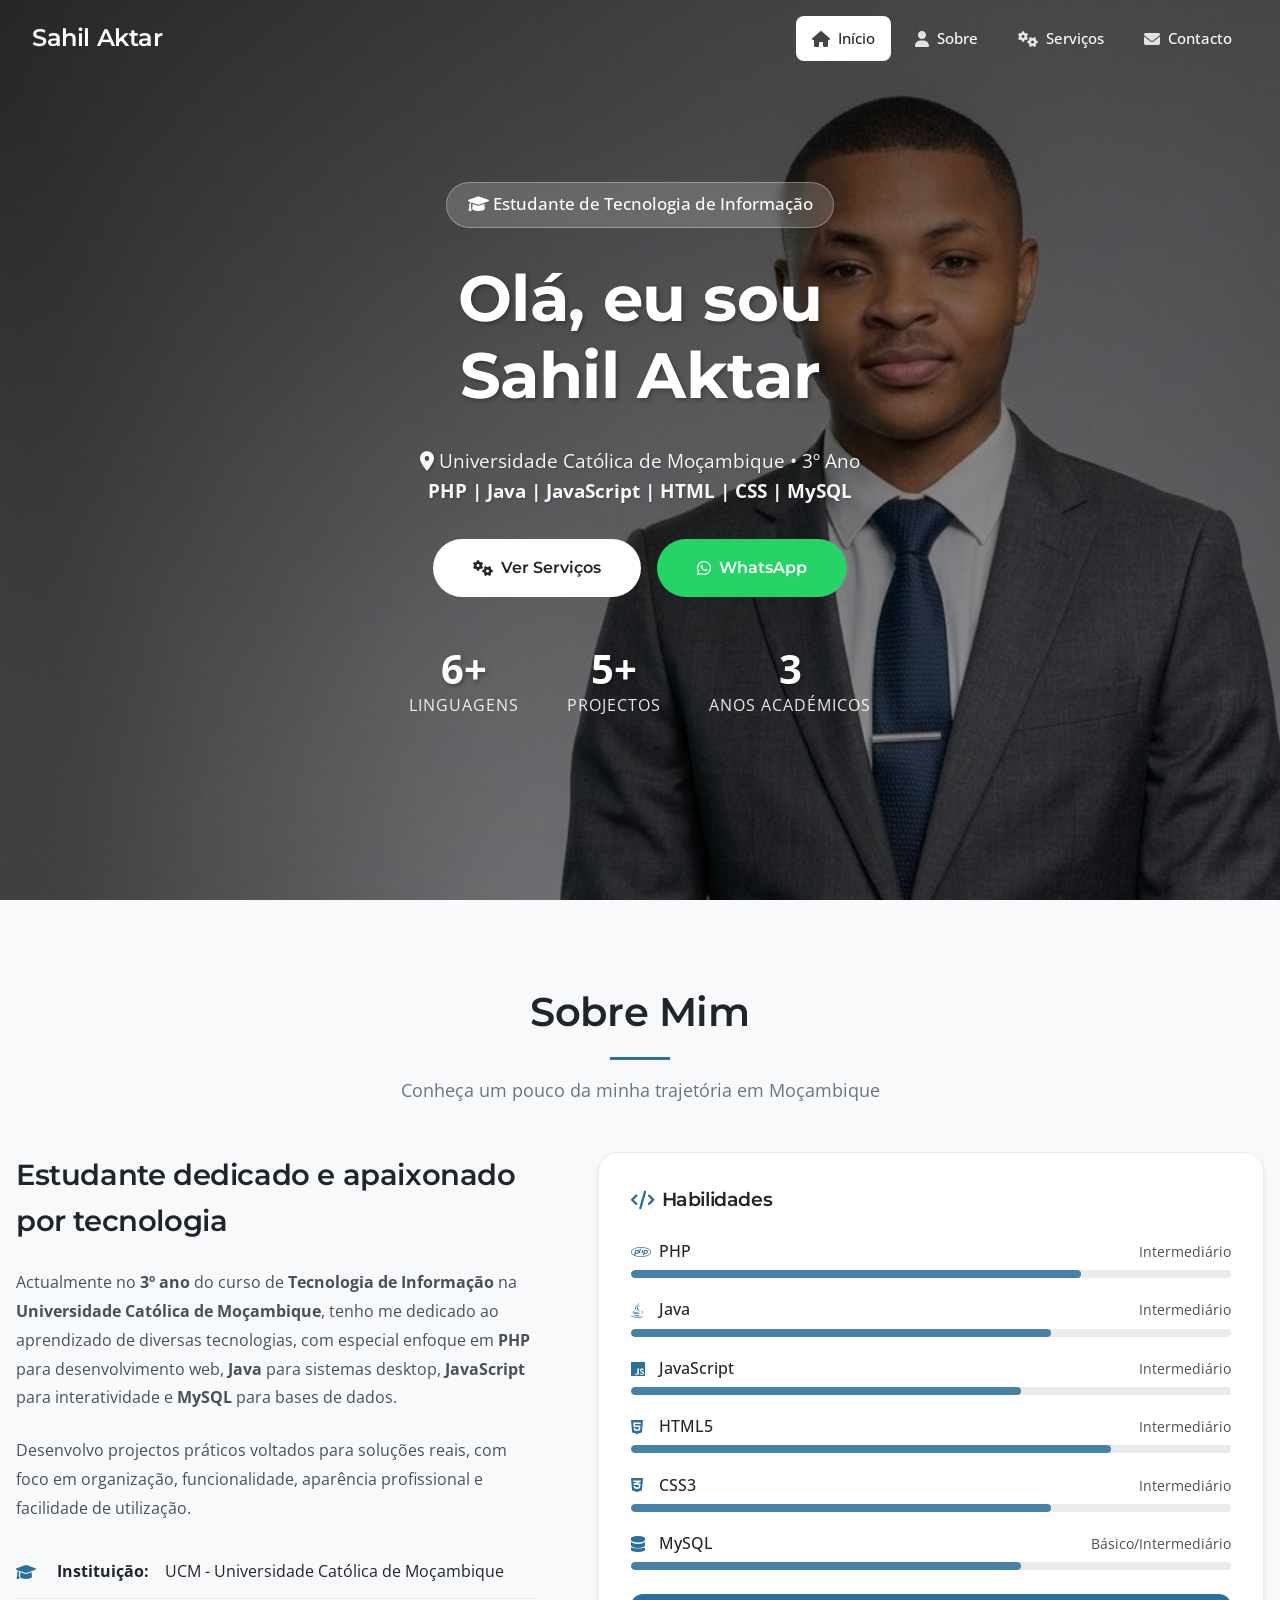
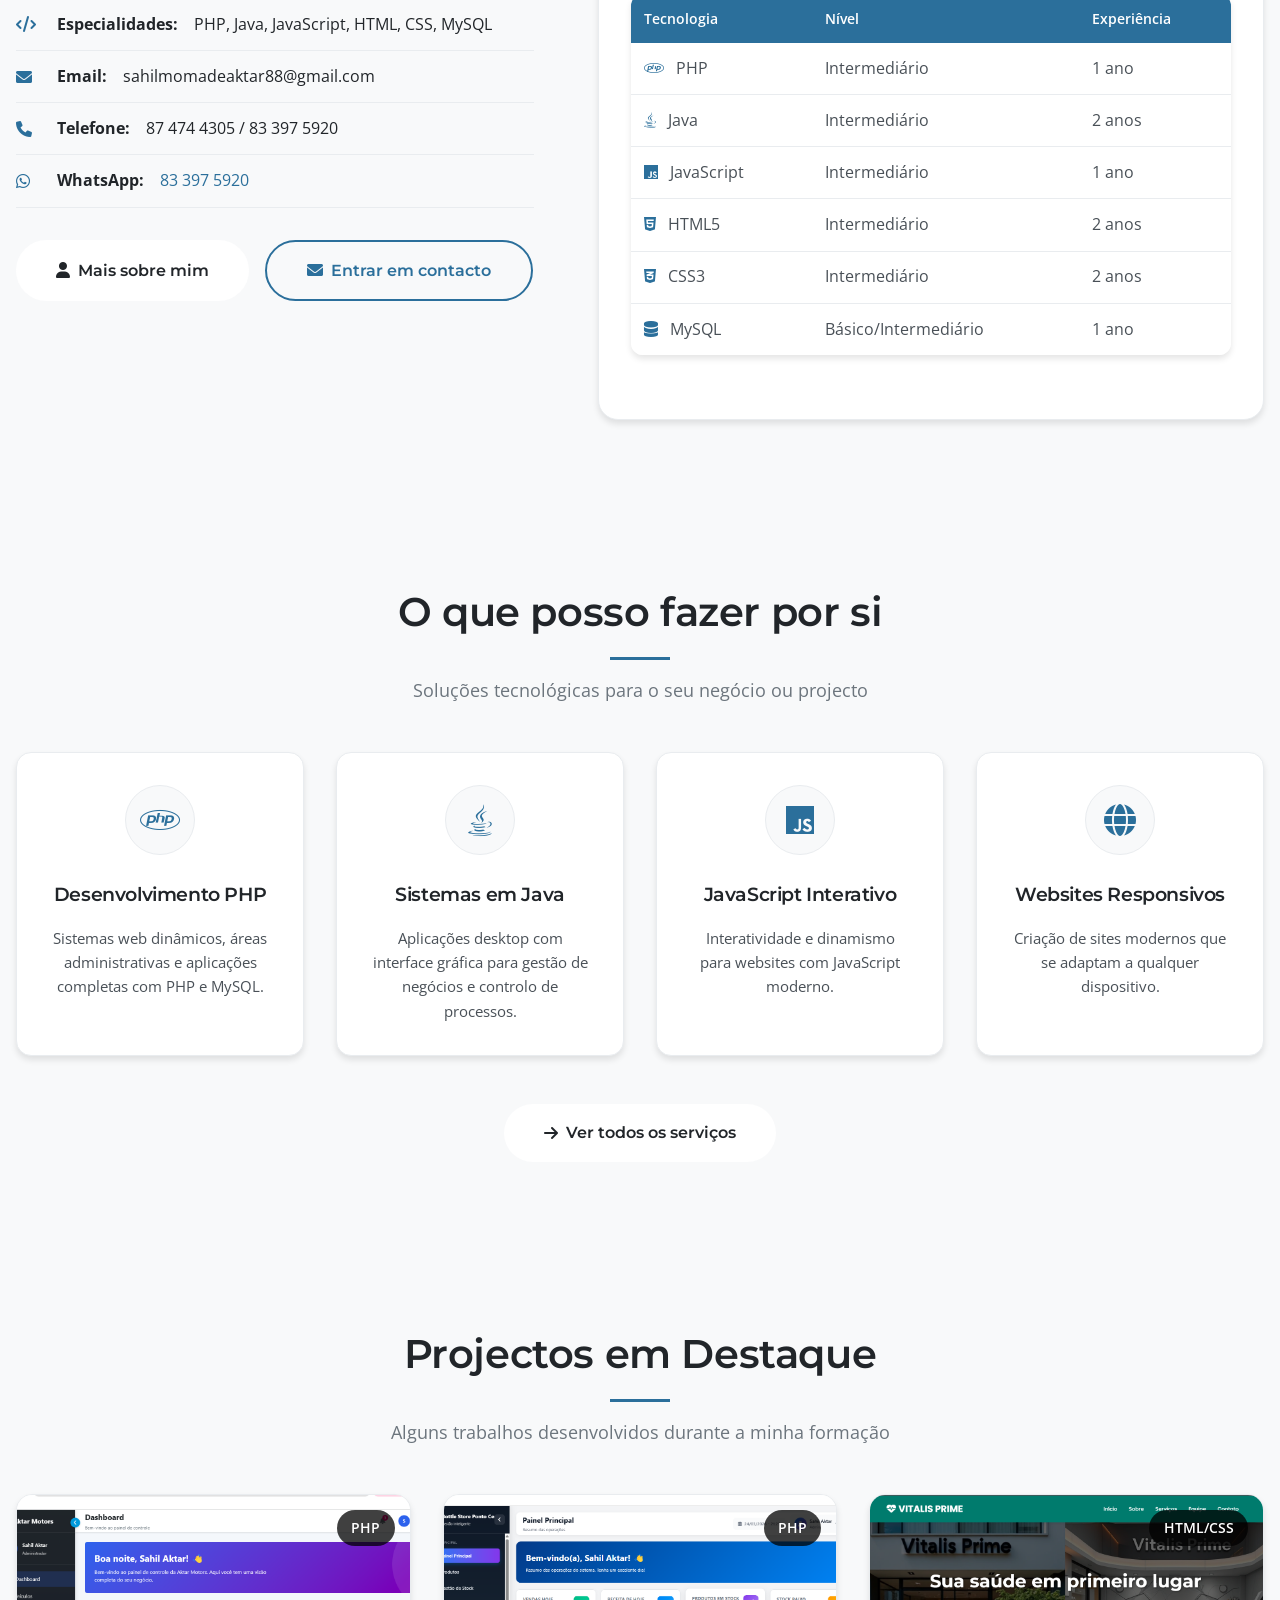
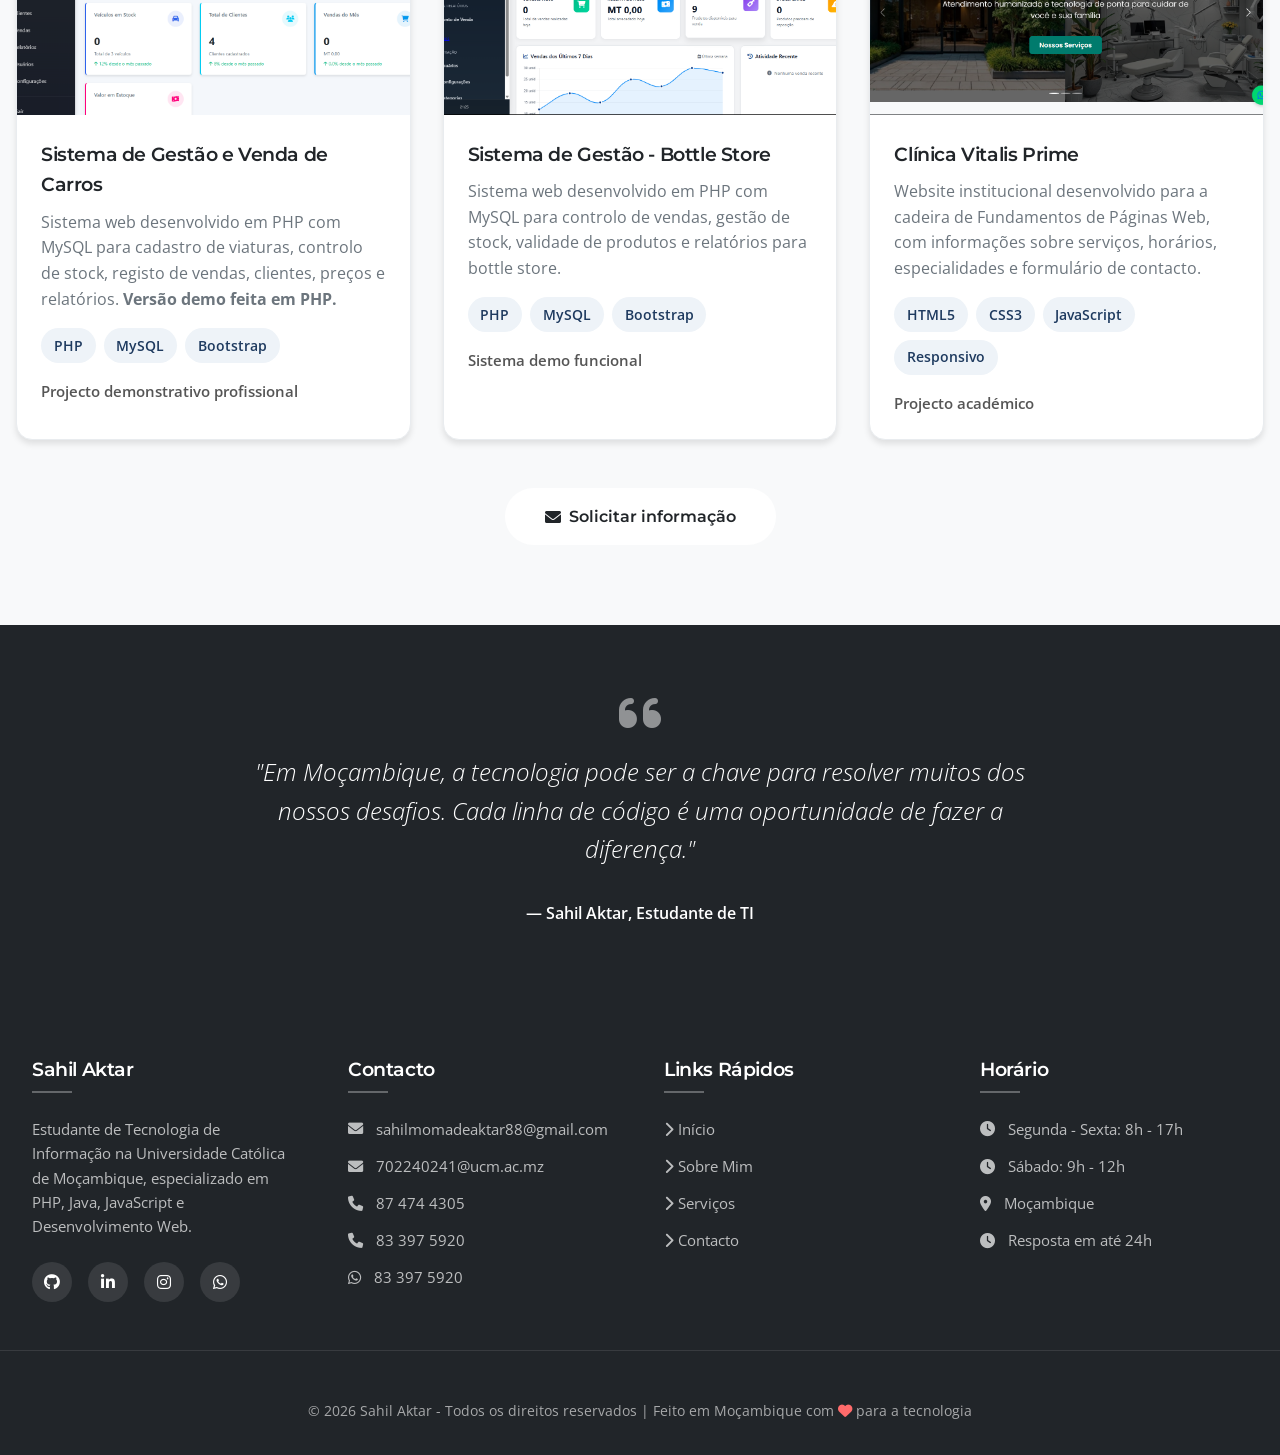
==== index.html @ 4f437be0 "Add files via upload" ====
<!DOCTYPE html>
<html lang="pt-MZ">
<head>
    <meta charset="UTF-8">
    <meta name="viewport" content="width=device-width, initial-scale=1.0">
    <title>Sahil Aktar | Estudante de Tecnologia em Moçambique</title>
    
    <meta name="description" content="Site profissional de Sahil Aktar, estudante de Tecnologia de Informação na Universidade Católica de Moçambique. Desenvolvimento com PHP, Java, JavaScript, HTML, CSS e MySQL.">
    <meta name="keywords" content="Sahil Aktar, Programador Moçambique, PHP, Java, JavaScript, Desenvolvimento Web, UCM, Tecnologia">
    <meta name="author" content="Sahil Aktar">
    
    <link rel="stylesheet" href="css/style.css">
    <link rel="stylesheet" href="css/index.css">
    
    <link rel="stylesheet" href="https://cdnjs.cloudflare.com/ajax/libs/font-awesome/6.0.0/css/all.min.css">
    
    <link href="https://fonts.googleapis.com/css2?family=Montserrat:wght@300;400;500;600;700&family=Open+Sans:wght@300;400;600&display=swap" rel="stylesheet">
    
    <style>
        .card-img-container {
            position: relative;
            width: 100%;
            height: 220px;
            overflow: hidden;
            background-color: var(--cinza-claro);
        }
        
        .card-img-container img {
            width: 100%;
            height: 100%;
            object-fit: cover;
            object-position: center;
            display: block;
        }
        
        .grid-3 {
            display: grid;
            grid-template-columns: repeat(auto-fit, minmax(300px, 1fr));
            gap: 2rem;
        }
        
        .card-badge {
            position: absolute;
            top: 15px;
            right: 15px;
            background: rgba(0, 0, 0, 0.75);
            color: #fff;
            padding: 0.45rem 0.9rem;
            border-radius: 30px;
            font-size: 0.85rem;
            font-weight: 600;
        }
        
        .card-tags {
            display: flex;
            flex-wrap: wrap;
            gap: 0.5rem;
            margin-top: 1rem;
        }
        
        .tag {
            background: #eef3f8;
            color: #1e3a5f;
            padding: 0.4rem 0.8rem;
            border-radius: 20px;
            font-size: 0.85rem;
            font-weight: 600;
        }
        
        .card-info-extra {
            margin-top: 1rem;
            font-size: 0.95rem;
            color: #555;
            font-weight: 600;
        }
        
        @media (max-width: 768px) {
            .card-img-container {
                height: 200px;
            }
            
            .grid-3 {
                grid-template-columns: 1fr;
            }
        }
        
        @media (max-width: 480px) {
            .card-img-container {
                height: 180px;
            }
        }
    </style>
</head>
<body>

<header id="header">
    <nav class="menu-principal">
        <div class="logo">
            <h2>Sahil Aktar</h2>
        </div>
        
        <div class="menu-toggle" id="menuToggle">
            <i class="fas fa-bars"></i>
        </div>
        
        <ul class="menu" id="menu">
            <li><a href="index.html" class="ativo"><i class="fas fa-home"></i> <span>Início</span></a></li>
            <li><a href="sobre.html"><i class="fas fa-user"></i> <span>Sobre</span></a></li>
            <li><a href="servicos.html"><i class="fas fa-cogs"></i> <span>Serviços</span></a></li>
            <li><a href="contato.html"><i class="fas fa-envelope"></i> <span>Contacto</span></a></li>
        </ul>
    </nav>
</header>

<section class="hero-full">
    <div class="hero-background">
        <img src="imagens/background-tech.png" alt="Background Tecnologia">
    </div>
    <div class="hero-overlay"></div>
    
    <div class="hero-content">
        <span class="badge">
            <i class="fas fa-graduation-cap"></i> Estudante de Tecnologia de Informação
        </span>
        
        <h1>
            Olá, eu sou<br>
            <strong>Sahil Aktar</strong>
        </h1>
        
        <p>
            <i class="fas fa-map-marker-alt"></i> Universidade Católica de Moçambique • 3º Ano<br>
            <strong>PHP | Java | JavaScript | HTML | CSS | MySQL</strong>
        </p>
        
        <div class="btn-container">
            <a href="servicos.html" class="btn btn-primary">
                <i class="fas fa-cogs"></i> Ver Serviços
            </a>
            <a href="https://wa.me/258833975920?text=Olá%20Sahil%2C%20vim%20do%20seu%20site%20e%20gostaria%20de%20conversar" class="btn btn-whatsapp" target="_blank">
                <i class="fab fa-whatsapp"></i> WhatsApp
            </a>
        </div>
        
        <div class="hero-stats">
            <div class="stat-item">
                <div class="stat-number">6+</div>
                <div class="stat-label">Linguagens</div>
            </div>
            <div class="stat-item">
                <div class="stat-number">5+</div>
                <div class="stat-label">Projectos</div>
            </div>
            <div class="stat-item">
                <div class="stat-number">3</div>
                <div class="stat-label">Anos Académicos</div>
            </div>
        </div>
    </div>
</section>

<section class="container">
    <div class="section-title">
        <h2>Sobre Mim</h2>
        <p>Conheça um pouco da minha trajetória em Moçambique</p>
    </div>
    
    <div class="sobre-grid">
        <div class="sobre-content">
            <h3>Estudante dedicado e apaixonado por tecnologia</h3>
            <p>
                Actualmente no <strong>3º ano</strong> do curso de <strong>Tecnologia de Informação</strong> na 
                <strong>Universidade Católica de Moçambique</strong>, tenho me dedicado ao aprendizado de 
                diversas tecnologias, com especial enfoque em <strong>PHP</strong> para desenvolvimento web, 
                <strong>Java</strong> para sistemas desktop, <strong>JavaScript</strong> para interatividade 
                e <strong>MySQL</strong> para bases de dados.
            </p>
            
            <p>
                Desenvolvo projectos práticos voltados para soluções reais, com foco em organização,
                funcionalidade, aparência profissional e facilidade de utilização.
            </p>
            
            <ul class="info-list">
                <li><i class="fas fa-graduation-cap"></i> <strong>Instituição:</strong> UCM - Universidade Católica de Moçambique</li>
                <li><i class="fas fa-code"></i> <strong>Especialidades:</strong> PHP, Java, JavaScript, HTML, CSS, MySQL</li>
                <li><i class="fas fa-envelope"></i> <strong>Email:</strong> sahilmomadeaktar88@gmail.com</li>
                <li><i class="fas fa-phone"></i> <strong>Telefone:</strong> 87 474 4305 / 83 397 5920</li>
                <li><i class="fab fa-whatsapp"></i> <strong>WhatsApp:</strong> <a href="https://wa.me/258833975920" style="color: var(--azul-profissional);">83 397 5920</a></li>
            </ul>
            
            <div class="btn-group">
                <a href="sobre.html" class="btn btn-primary">
                    <i class="fas fa-user"></i> Mais sobre mim
                </a>
                <a href="contato.html" class="btn btn-outline">
                    <i class="fas fa-envelope"></i> Entrar em contacto
                </a>
            </div>
        </div>
        
        <div class="skills-card">
            <h3><i class="fas fa-code"></i> Habilidades</h3>
            
            <div class="skills-detalhadas">
                <div class="skill-item-detalhe">
                    <div class="skill-info">
                        <span class="skill-nome"><i class="fab fa-php"></i> PHP</span>
                        <span class="skill-nivel">Intermediário</span>
                    </div>
                    <div class="skill-bar">
                        <div class="skill-progresso" style="width: 75%;"></div>
                    </div>
                </div>
                
                <div class="skill-item-detalhe">
                    <div class="skill-info">
                        <span class="skill-nome"><i class="fab fa-java"></i> Java</span>
                        <span class="skill-nivel">Intermediário</span>
                    </div>
                    <div class="skill-bar">
                        <div class="skill-progresso" style="width: 70%;"></div>
                    </div>
                </div>
                
                <div class="skill-item-detalhe">
                    <div class="skill-info">
                        <span class="skill-nome"><i class="fab fa-js"></i> JavaScript</span>
                        <span class="skill-nivel">Intermediário</span>
                    </div>
                    <div class="skill-bar">
                        <div class="skill-progresso" style="width: 65%;"></div>
                    </div>
                </div>
                
                <div class="skill-item-detalhe">
                    <div class="skill-info">
                        <span class="skill-nome"><i class="fab fa-html5"></i> HTML5</span>
                        <span class="skill-nivel">Intermediário</span>
                    </div>
                    <div class="skill-bar">
                        <div class="skill-progresso" style="width: 80%;"></div>
                    </div>
                </div>
                
                <div class="skill-item-detalhe">
                    <div class="skill-info">
                        <span class="skill-nome"><i class="fab fa-css3-alt"></i> CSS3</span>
                        <span class="skill-nivel">Intermediário</span>
                    </div>
                    <div class="skill-bar">
                        <div class="skill-progresso" style="width: 70%;"></div>
                    </div>
                </div>
                
                <div class="skill-item-detalhe">
                    <div class="skill-info">
                        <span class="skill-nome"><i class="fas fa-database"></i> MySQL</span>
                        <span class="skill-nivel">Básico/Intermediário</span>
                    </div>
                    <div class="skill-bar">
                        <div class="skill-progresso" style="width: 65%;"></div>
                    </div>
                </div>
            </div>
            
            <div class="table-container" style="margin-top: 1.5rem;">
                <table class="tabela-resumo">
                    <thead>
                        <tr>
                            <th>Tecnologia</th>
                            <th>Nível</th>
                            <th>Experiência</th>
                        </tr>
                    </thead>
                    <tbody>
                        <tr>
                            <td><i class="fab fa-php"></i> PHP</td>
                            <td>Intermediário</td>
                            <td>1 ano</td>
                        </tr>
                        <tr>
                            <td><i class="fab fa-java"></i> Java</td>
                            <td>Intermediário</td>
                            <td>2 anos</td>
                        </tr>
                        <tr>
                            <td><i class="fab fa-js"></i> JavaScript</td>
                            <td>Intermediário</td>
                            <td>1 ano</td>
                        </tr>
                        <tr>
                            <td><i class="fab fa-html5"></i> HTML5</td>
                            <td>Intermediário</td>
                            <td>2 anos</td>
                        </tr>
                        <tr>
                            <td><i class="fab fa-css3-alt"></i> CSS3</td>
                            <td>Intermediário</td>
                            <td>2 anos</td>
                        </tr>
                        <tr>
                            <td><i class="fas fa-database"></i> MySQL</td>
                            <td>Básico/Intermediário</td>
                            <td>1 ano</td>
                        </tr>
                    </tbody>
                </table>
            </div>
        </div>
    </div>
</section>

<section style="background: var(--branco-fundo);">
    <div class="container">
        <div class="section-title">
            <h2>O que posso fazer por si</h2>
            <p>Soluções tecnológicas para o seu negócio ou projecto</p>
        </div>
        
        <div class="servicos-grid-home">
            <div class="servico-card-home">
                <div class="servico-icon">
                    <i class="fab fa-php"></i>
                </div>
                <h3>Desenvolvimento PHP</h3>
                <p>Sistemas web dinâmicos, áreas administrativas e aplicações completas com PHP e MySQL.</p>
            </div>
            
            <div class="servico-card-home">
                <div class="servico-icon">
                    <i class="fab fa-java"></i>
                </div>
                <h3>Sistemas em Java</h3>
                <p>Aplicações desktop com interface gráfica para gestão de negócios e controlo de processos.</p>
            </div>
            
            <div class="servico-card-home">
                <div class="servico-icon">
                    <i class="fab fa-js"></i>
                </div>
                <h3>JavaScript Interativo</h3>
                <p>Interatividade e dinamismo para websites com JavaScript moderno.</p>
            </div>
            
            <div class="servico-card-home">
                <div class="servico-icon">
                    <i class="fas fa-globe"></i>
                </div>
                <h3>Websites Responsivos</h3>
                <p>Criação de sites modernos que se adaptam a qualquer dispositivo.</p>
            </div>
        </div>
        
        <div style="text-align: center; margin-top: 2rem;">
            <a href="servicos.html" class="btn btn-primary">
                <i class="fas fa-arrow-right"></i> Ver todos os serviços
            </a>
        </div>
    </div>
</section>

<section>
    <div class="container">
        <div class="section-title">
            <h2>Projectos em Destaque</h2>
            <p>Alguns trabalhos desenvolvidos durante a minha formação</p>
        </div>
        
        <div class="grid-3">
            <div class="card">
                <div class="card-img-container">
                    <img src="imagens/projeto-carros.png" alt="Sistema de Gestão e Venda de Carros em PHP">
                    <span class="card-badge">PHP</span>
                </div>
                <div class="card-content">
                    <h3>Sistema de Gestão e Venda de Carros</h3>
                    <p>
                        Sistema web desenvolvido em PHP com MySQL para cadastro de viaturas, controlo de stock,
                        registo de vendas, clientes, preços e relatórios. <strong>Versão demo feita em PHP.</strong>
                    </p>
                    <div class="card-tags">
                        <span class="tag">PHP</span>
                        <span class="tag">MySQL</span>
                        <span class="tag">Bootstrap</span>
                    </div>
                    <div class="card-info-extra">
                        Projecto demonstrativo profissional
                    </div>
                </div>
            </div>
            
            <div class="card">
                <div class="card-img-container">
                    <img src="imagens/projeto-bottlestore.jpg" alt="Sistema de Gestão para Bottle Store em PHP">
                    <span class="card-badge">PHP</span>
                </div>
                <div class="card-content">
                    <h3>Sistema de Gestão - Bottle Store</h3>
                    <p>
                        Sistema web desenvolvido em PHP com MySQL para controlo de vendas, gestão de stock,
                        validade de produtos e relatórios para bottle store.
                    </p>
                    <div class="card-tags">
                        <span class="tag">PHP</span>
                        <span class="tag">MySQL</span>
                        <span class="tag">Bootstrap</span>
                    </div>
                    <div class="card-info-extra">
                        Sistema demo funcional
                    </div>
                </div>
            </div>
            
            <div class="card">
                <div class="card-img-container">
                    <img src="imagens/projeto-clinica.png" alt="Website Clínica Vitalis Prime">
                    <span class="card-badge">HTML/CSS</span>
                </div>
                <div class="card-content">
                    <h3>Clínica Vitalis Prime</h3>
                    <p>
                        Website institucional desenvolvido para a cadeira de Fundamentos de Páginas Web,
                        com informações sobre serviços, horários, especialidades e formulário de contacto.
                    </p>
                    <div class="card-tags">
                        <span class="tag">HTML5</span>
                        <span class="tag">CSS3</span>
                        <span class="tag">JavaScript</span>
                        <span class="tag">Responsivo</span>
                    </div>
                    <div class="card-info-extra">
                        Projecto académico
                    </div>
                </div>
            </div>
        </div>
        
        <div style="text-align: center; margin-top: 3rem;">
            <a href="contato.html" class="btn btn-primary">
                <i class="fas fa-envelope"></i> Solicitar informação
            </a>
        </div>
    </div>
</section>

<section style="background: var(--preto-suave); color: var(--branco); text-align: center; padding: 4rem 1rem;">
    <div class="container" style="max-width: 800px;">
        <i class="fas fa-quote-left" style="font-size: 3rem; opacity: 0.5; margin-bottom: 1rem;"></i>
        <p style="font-size: 1.5rem; font-weight: 300; line-height: 1.6; font-style: italic;">
            "Em Moçambique, a tecnologia pode ser a chave para resolver muitos dos nossos desafios. 
            Cada linha de código é uma oportunidade de fazer a diferença."
        </p>
        <p style="margin-top: 2rem; font-weight: 600;">— Sahil Aktar, Estudante de TI</p>
    </div>
</section>

<footer>
    <div class="footer-grid">
        <div class="footer-col">
            <h4>Sahil Aktar</h4>
            <p>Estudante de Tecnologia de Informação na Universidade Católica de Moçambique, especializado em PHP, Java, JavaScript e Desenvolvimento Web.</p>
            <div class="social-footer">
                <a href="#" target="_blank" title="GitHub"><i class="fab fa-github"></i></a>
                <a href="#" target="_blank" title="LinkedIn"><i class="fab fa-linkedin-in"></i></a>
                <a href="#" target="_blank" title="Instagram"><i class="fab fa-instagram"></i></a>
                <a href="https://wa.me/258833975920" target="_blank" title="WhatsApp"><i class="fab fa-whatsapp"></i></a>
            </div>
        </div>
        
        <div class="footer-col">
            <h4>Contacto</h4>
            <p><i class="fas fa-envelope"></i> sahilmomadeaktar88@gmail.com</p>
            <p><i class="fas fa-envelope"></i> 702240241@ucm.ac.mz</p>
            <p><i class="fas fa-phone"></i> 87 474 4305</p>
            <p><i class="fas fa-phone"></i> 83 397 5920</p>
            <p><i class="fab fa-whatsapp"></i> <a href="https://wa.me/258833975920" style="color: rgba(255,255,255,0.7);">83 397 5920</a></p>
        </div>
        
        <div class="footer-col">
            <h4>Links Rápidos</h4>
            <p><a href="index.html"><i class="fas fa-chevron-right"></i> Início</a></p>
            <p><a href="sobre.html"><i class="fas fa-chevron-right"></i> Sobre Mim</a></p>
            <p><a href="servicos.html"><i class="fas fa-chevron-right"></i> Serviços</a></p>
            <p><a href="contato.html"><i class="fas fa-chevron-right"></i> Contacto</a></p>
        </div>
        
        <div class="footer-col">
            <h4>Horário</h4>
            <p><i class="fas fa-clock"></i> Segunda - Sexta: 8h - 17h</p>
            <p><i class="fas fa-clock"></i> Sábado: 9h - 12h</p>
            <p><i class="fas fa-map-marker-alt"></i> Moçambique</p>
            <p><i class="fas fa-clock"></i> Resposta em até 24h</p>
        </div>
    </div>
    
    <div class="copyright">
        <p>© 2026 Sahil Aktar - Todos os direitos reservados | Feito em Moçambique com <i class="fas fa-heart" style="color: #ff6b6b;"></i> para a tecnologia</p>
    </div>
</footer>

<script>
document.addEventListener('DOMContentLoaded', function() {
    const menuToggle = document.getElementById('menuToggle');
    const menu = document.getElementById('menu');
    
    if (menuToggle) {
        menuToggle.addEventListener('click', function() {
            menu.classList.toggle('active');
            this.classList.toggle('active');
        });
    }
    
    const header = document.getElementById('header');
    window.addEventListener('scroll', function() {
        if (window.scrollY > 50) {
            header.classList.add('scrolled');
        } else {
            header.classList.remove('scrolled');
        }
    });
});
</script>

<script src="js/main.js"></script>
</body>
</html>
---- css/style.css ----
@import url('https://fonts.googleapis.com/css2?family=Montserrat:wght@300;400;500;600;700&family=Open+Sans:wght@300;400;600&display=swap');
@import url('https://cdnjs.cloudflare.com/ajax/libs/font-awesome/6.0.0/css/all.min.css');

/* =========================
   RESET E VARIÁVEIS
========================= */
* {
    margin: 0;
    padding: 0;
    box-sizing: border-box;
}

:root {
    --branco: #ffffff;
    --branco-fundo: #f8f9fa;
    --cinza-claro: #e9ecef;
    --cinza-medio: #ced4da;
    --cinza-escuro: #6c757d;
    --cinza-texto: #495057;
    --preto-suave: #212529;
    --azul-profissional: #2b6f9b;
    --azul-escuro: #1f516f;
    --azul-suave: #edf5fa;
    --verde-whatsapp: #25D366;
    --verde-whatsapp-hover: #128C7E;
    --vermelho: #dc3545;
    --verde-sucesso: #155724;
    --fundo-sucesso: #d4edda;
    --borda-sucesso: #c3e6cb;
    --texto-erro: #721c24;
    --fundo-erro: #f8d7da;
    --borda-erro: #f5c6cb;
    --sombra: 0 4px 6px rgba(0, 0, 0, 0.1);
    --sombra-forte: 0 10px 18px rgba(0, 0, 0, 0.18);
    --transicao: all 0.3s ease;
    --raio: 18px;
}

/* =========================
   BASE
========================= */
html {
    scroll-behavior: smooth;
}

body {
    font-family: 'Open Sans', sans-serif;
    line-height: 1.6;
    color: var(--preto-suave);
    background-color: var(--branco-fundo);
}

img {
    max-width: 100%;
    display: block;
}

h1, h2, h3, h4 {
    font-family: 'Montserrat', sans-serif;
    font-weight: 600;
    letter-spacing: -0.4px;
}

a {
    text-decoration: none;
}

section {
    padding: 5rem 1rem;
}

.container {
    max-width: 1300px;
    margin: 0 auto;
}

/* =========================
   HEADER / MENU
========================= */
header {
    position: fixed;
    top: 0;
    left: 0;
    width: 100%;
    z-index: 1000;
    transition: var(--transicao);
    padding: 1rem 0;
}

header.scrolled {
    background: var(--branco);
    box-shadow: var(--sombra);
    padding: 0.5rem 0;
}

header.scrolled .menu a,
header.scrolled .logo h2,
header.scrolled .menu-toggle {
    color: var(--preto-suave);
}

.menu-principal {
    max-width: 1300px;
    margin: 0 auto;
    padding: 0 2rem;
    display: flex;
    justify-content: space-between;
    align-items: center;
}

.logo h2 {
    color: var(--branco);
    font-size: 1.5rem;
    font-weight: 600;
    transition: var(--transicao);
}

.menu {
    display: flex;
    list-style: none;
    gap: 0.5rem;
    flex-wrap: wrap;
    justify-content: center;
    align-items: center;
}

.menu a {
    color: var(--branco);
    padding: 0.65rem 1rem;
    border-radius: 8px;
    font-weight: 500;
    font-size: 0.95rem;
    transition: var(--transicao);
    display: flex;
    align-items: center;
    gap: 0.5rem;
}

.menu a i {
    font-size: 1rem;
    opacity: 0.85;
}

.menu a:hover {
    background: rgba(255, 255, 255, 0.15);
    transform: translateY(-2px);
}

.menu a.ativo {
    background: var(--branco);
    color: var(--preto-suave);
}

header.scrolled .menu a.ativo {
    background: var(--azul-profissional);
    color: var(--branco);
}

.menu-toggle {
    display: none;
    color: var(--branco);
    font-size: 1.4rem;
    cursor: pointer;
    transition: var(--transicao);
}

/* =========================
   HERO
========================= */
.hero-full {
    position: relative;
    min-height: 100vh;
    width: 100%;
    display: flex;
    align-items: center;
    justify-content: center;
    overflow: hidden;
}

.hero-background {
    position: absolute;
    inset: 0;
    z-index: 1;
}

.hero-background img {
    width: 100%;
    height: 100%;
    object-fit: cover;
    object-position: center;
}

.hero-overlay {
    position: absolute;
    inset: 0;
    background: linear-gradient(
        135deg,
        rgba(0, 0, 0, 0.7) 0%,
        rgba(0, 0, 0, 0.5) 50%,
        rgba(0, 0, 0, 0.35) 100%
    );
    z-index: 2;
}

.hero-content {
    position: relative;
    z-index: 3;
    text-align: center;
    color: var(--branco);
    padding: 2rem;
    max-width: 900px;
    margin: 0 auto;
    animation: fadeInUp 0.8s ease;
}

.hero-content h1 {
    font-size: clamp(2rem, 5vw, 4rem);
    font-weight: 700;
    margin-bottom: 1rem;
    line-height: 1.2;
    color: var(--branco);
    text-shadow: 2px 2px 4px rgba(0,0,0,0.3);
}

.hero-content p {
    font-size: clamp(1rem, 3vw, 1.2rem);
    margin: 2rem auto;
    opacity: 0.96;
    max-width: 720px;
    text-shadow: 1px 1px 2px rgba(0,0,0,0.25);
    color: var(--branco);
}

.badge {
    display: inline-block;
    background: rgba(255,255,255,0.18);
    backdrop-filter: blur(5px);
    padding: 0.55rem 1.3rem;
    border-radius: 999px;
    font-size: clamp(0.9rem, 2vw, 1.05rem);
    margin-bottom: 2rem;
    border: 1px solid rgba(255,255,255,0.3);
    font-weight: 500;
    color: var(--branco);
}

.hero-stats {
    margin-top: 3rem;
    display: flex;
    gap: 3rem;
    justify-content: center;
    flex-wrap: wrap;
}

.hero-stats .stat-item {
    text-align: center;
}

.hero-stats .stat-number {
    font-size: 2.5rem;
    font-weight: 700;
    color: var(--branco);
    line-height: 1.2;
    text-shadow: 2px 2px 4px rgba(0,0,0,0.3);
}

.hero-stats .stat-label {
    font-size: 1rem;
    opacity: 0.9;
    text-transform: uppercase;
    letter-spacing: 1px;
    color: var(--branco);
}

/* =========================
   BOTÕES
========================= */
.btn-container,
.btn-group {
    display: flex;
    gap: 1rem;
    flex-wrap: wrap;
}

.btn-container {
    justify-content: center;
    margin-top: 2rem;
}

.btn-group {
    margin-top: 2rem;
}

.btn {
    display: inline-flex;
    align-items: center;
    justify-content: center;
    gap: 0.5rem;
    padding: 1rem 2.5rem;
    border-radius: 50px;
    font-weight: 600;
    font-size: 1rem;
    transition: var(--transicao);
    cursor: pointer;
    border: none;
    font-family: 'Montserrat', sans-serif;
}

.btn-primary {
    background: var(--branco);
    color: var(--preto-suave);
}

.btn-primary:hover {
    transform: translateY(-3px);
    box-shadow: var(--sombra-forte);
    background: var(--cinza-claro);
}

.btn-outline {
    background: transparent;
    color: var(--azul-profissional);
    border: 2px solid var(--azul-profissional);
}

.btn-outline:hover {
    background: var(--azul-profissional);
    color: var(--branco);
    transform: translateY(-3px);
}

.btn-whatsapp {
    background: var(--verde-whatsapp);
    color: var(--branco);
}

.btn-whatsapp:hover {
    background: var(--verde-whatsapp-hover);
    transform: translateY(-3px);
    box-shadow: 0 10px 20px rgba(37, 211, 102, 0.3);
}

/* =========================
   SECÇÕES GERAIS
========================= */
.section-title,
.section-titulo {
    text-align: center;
    margin-bottom: 3rem;
}

.section-title h2,
.section-titulo h2,
.section-titulo h3 {
    font-size: clamp(1.8rem, 4vw, 2.5rem);
    color: var(--preto-suave);
    position: relative;
    display: inline-block;
    padding-bottom: 1rem;
}

.section-title h2::after,
.section-titulo h2::after,
.section-titulo h3::after {
    content: '';
    position: absolute;
    bottom: 0;
    left: 50%;
    transform: translateX(-50%);
    width: 60px;
    height: 3px;
    background: var(--azul-profissional);
}

.section-title p,
.section-titulo p {
    color: var(--cinza-escuro);
    margin-top: 1rem;
    font-size: 1.1rem;
    max-width: 700px;
    margin-left: auto;
    margin-right: auto;
}

/* =========================
   TABELAS
========================= */
.table-container,
.tabela-container {
    overflow-x: auto;
    margin: 2rem 0;
    border-radius: 12px;
    box-shadow: var(--sombra);
    background: var(--branco);
}

table {
    width: 100%;
    border-collapse: collapse;
    background: var(--branco);
    min-width: 600px;
}

th {
    background: var(--preto-suave);
    color: var(--branco);
    padding: 1rem;
    font-weight: 600;
    text-align: left;
}

td {
    padding: 1rem;
    border-bottom: 1px solid var(--cinza-claro);
    color: var(--cinza-texto);
}

tr:last-child td {
    border-bottom: none;
}

tr:hover td {
    background: var(--branco-fundo);
}

.tabela-resumo {
    width: 100%;
    border-collapse: collapse;
}

.tabela-resumo th {
    background: var(--azul-profissional);
    color: var(--branco);
    padding: 0.8rem;
    font-size: 0.9rem;
}

.tabela-resumo td {
    padding: 0.8rem;
    border-bottom: 1px solid var(--cinza-claro);
}

.tabela-resumo td i {
    margin-right: 0.5rem;
    color: var(--azul-profissional);
}

.tabela-resumo tr:last-child td {
    border-bottom: none;
}

/* =========================
   HOME / INDEX
========================= */
.sobre-grid {
    display: grid;
    grid-template-columns: 1fr 1fr;
    gap: 4rem;
    align-items: start;
}

.sobre-content h3 {
    font-size: 1.8rem;
    margin-bottom: 1.5rem;
    color: var(--preto-suave);
}

.sobre-content p {
    color: var(--cinza-texto);
    margin-bottom: 1.5rem;
    line-height: 1.8;
}

.info-list {
    list-style: none;
}

.info-list li {
    display: flex;
    align-items: center;
    gap: 1rem;
    padding: 0.8rem 0;
    border-bottom: 1px solid var(--cinza-claro);
}

.info-list li i {
    width: 25px;
    color: var(--azul-profissional);
}

.skills-card {
    background: var(--branco);
    padding: 2rem;
    border-radius: 20px;
    box-shadow: var(--sombra);
    border: 1px solid var(--cinza-claro);
}

.skills-card h3 {
    display: flex;
    align-items: center;
    gap: 0.5rem;
    margin-bottom: 1.5rem;
    color: var(--preto-suave);
}

.skills-card h3 i {
    color: var(--azul-profissional);
}

.skills-detalhadas {
    display: flex;
    flex-direction: column;
    gap: 1.2rem;
}

.skill-item-detalhe,
.skill-item {
    display: flex;
    flex-direction: column;
    gap: 0.35rem;
}

.skill-info {
    display: flex;
    justify-content: space-between;
    align-items: center;
    gap: 1rem;
}

.skill-nome {
    font-weight: 500;
    display: flex;
    align-items: center;
    gap: 0.5rem;
}

.skill-nome i {
    width: 20px;
    color: var(--azul-profissional);
}

.skill-nivel {
    font-size: 0.85rem;
    color: var(--cinza-texto);
}

.skill-bar {
    height: 8px;
    background: var(--cinza-claro);
    border-radius: 999px;
    overflow: hidden;
}

.skill-progresso {
    height: 100%;
    background: var(--azul-profissional);
    border-radius: 999px;
    transition: width 1s ease;
    opacity: 0.85;
}

.servicos-grid-home {
    display: grid;
    grid-template-columns: repeat(auto-fit, minmax(250px, 1fr));
    gap: 2rem;
    margin: 3rem 0;
}

.servico-card-home {
    background: var(--branco);
    padding: 2rem;
    border-radius: 15px;
    text-align: center;
    box-shadow: var(--sombra);
    border: 1px solid var(--cinza-claro);
    transition: var(--transicao);
}

.servico-card-home:hover {
    transform: translateY(-5px);
    box-shadow: var(--sombra-forte);
    border-color: var(--azul-profissional);
}

.servico-icon {
    width: 70px;
    height: 70px;
    background: var(--branco-fundo);
    border-radius: 50%;
    display: flex;
    align-items: center;
    justify-content: center;
}

.servico-card-home .servico-icon {
    margin: 0 auto 1.5rem;
    border: 1px solid var(--cinza-claro);
}

.servico-icon i {
    font-size: 2rem;
    color: var(--azul-profissional);
}

.servico-card-home h3 {
    font-size: 1.2rem;
    margin-bottom: 1rem;
    color: var(--preto-suave);
}

.servico-card-home p {
    color: var(--cinza-texto);
    font-size: 0.95rem;
    line-height: 1.6;
}

.grid-3 {
    display: grid;
    grid-template-columns: repeat(auto-fit, minmax(300px, 1fr));
    gap: 2rem;
}

.card {
    background: var(--branco);
    border-radius: 16px;
    overflow: hidden;
    box-shadow: var(--sombra);
    transition: var(--transicao);
    border: 1px solid var(--cinza-claro);
}

.card:hover {
    transform: translateY(-5px);
    box-shadow: var(--sombra-forte);
}

.card-img-container {
    position: relative;
    width: 100%;
    height: 220px;
    overflow: hidden;
    background-color: var(--cinza-claro);
}

.card-img-container img,
.card-img {
    width: 100%;
    height: 100%;
    object-fit: cover;
    object-position: center;
    display: block;
}

.card-badge {
    position: absolute;
    top: 1rem;
    right: 1rem;
    background: var(--azul-profissional);
    color: var(--branco);
    padding: 0.3rem 1rem;
    border-radius: 50px;
    font-size: 0.8rem;
    font-weight: 600;
    z-index: 2;
}

.card-content {
    padding: 1.5rem;
}

.card-content h3 {
    font-size: 1.2rem;
    margin-bottom: 0.6rem;
    color: var(--preto-suave);
}

.card-content p {
    color: var(--cinza-escuro);
    margin-bottom: 1rem;
    line-height: 1.6;
}

.card-tags {
    display: flex;
    gap: 0.5rem;
    flex-wrap: wrap;
    margin-top: 1rem;
}

.tag {
    background: var(--cinza-claro);
    padding: 0.3rem 0.8rem;
    border-radius: 50px;
    font-size: 0.8rem;
    color: var(--cinza-texto);
}

.card-link {
    display: inline-flex;
    align-items: center;
    gap: 0.5rem;
    color: var(--azul-profissional);
    font-weight: 600;
    margin-top: 1rem;
    transition: var(--transicao);
}

.card-link:hover {
    gap: 1rem;
    color: var(--preto-suave);
}

/* =========================
   SOBRE
========================= */
.sobre-wrapper {
    max-width: 1200px;
    margin: 7.5rem auto 2rem;
    padding: 0 1rem;
}

.perfil-grid {
    display: grid;
    grid-template-columns: 340px 1fr;
    gap: 2rem;
    margin-bottom: 2rem;
}

.perfil-card,
.frase-impacto,
.abas-container,
.cta-section {
    background: var(--branco);
    border-radius: 22px;
    box-shadow: var(--sombra);
    border: 1px solid var(--cinza-claro);
}

.perfil-card {
    padding: 2rem;
    text-align: center;
}

.perfil-imagem {
    width: 190px;
    height: 190px;
    margin: 0 auto 1.2rem;
    border-radius: 50%;
    overflow: hidden;
    border: 4px solid var(--azul-suave);
}

.perfil-imagem img {
    width: 100%;
    height: 100%;
    object-fit: cover;
}

.perfil-card h1,
.perfil-card h2 {
    font-size: 1.9rem;
    margin-bottom: 0.7rem;
    color: var(--preto-suave);
}

.perfil-titulo {
    display: inline-flex;
    align-items: center;
    gap: 0.45rem;
    background: var(--azul-suave);
    color: var(--azul-profissional);
    padding: 0.55rem 1rem;
    border-radius: 999px;
    font-size: 0.92rem;
    font-weight: 700;
    margin-bottom: 1.4rem;
}

.perfil-contato {
    text-align: left;
    margin-top: 1.3rem;
    padding-top: 1.3rem;
    border-top: 1px solid var(--cinza-claro);
}

.perfil-contato p {
    display: flex;
    align-items: center;
    gap: 0.75rem;
    margin-bottom: 0.9rem;
    font-size: 0.96rem;
    color: var(--cinza-texto);
}

.perfil-contato i {
    width: 20px;
    color: var(--azul-profissional);
}

.perfil-social {
    justify-content: center;
}

.frase-impacto {
    padding: 2.3rem;
    display: flex;
    flex-direction: column;
    justify-content: center;
    background: linear-gradient(135deg, #2f6f97 0%, #1f2937 100%);
    color: var(--branco);
}

.frase-impacto i {
    font-size: 2.3rem;
    margin-bottom: 1rem;
    opacity: 0.25;
}

.frase-impacto p {
    color: rgba(255,255,255,0.95);
    font-size: 1.2rem;
    line-height: 1.8;
}

.frase-impacto .autor {
    margin-top: 1rem;
    font-size: 1rem;
    font-weight: 700;
}

.abas-container {
    overflow: hidden;
}

.abas-header {
    display: flex;
    flex-wrap: wrap;
    gap: 0.7rem;
    padding: 1rem;
    background: var(--branco-fundo);
    border-bottom: 1px solid var(--cinza-claro);
}

.aba-btn {
    border: none;
    background: transparent;
    color: var(--cinza-texto);
    padding: 0.9rem 1.15rem;
    border-radius: 14px;
    font-size: 0.95rem;
    font-weight: 700;
    font-family: 'Montserrat', sans-serif;
    cursor: pointer;
    transition: var(--transicao);
    display: inline-flex;
    align-items: center;
    gap: 0.5rem;
}

.aba-btn i {
    color: var(--azul-profissional);
}

.aba-btn:hover {
    background: var(--azul-suave);
    color: var(--preto-suave);
}

.aba-btn.ativo {
    background: var(--azul-profissional);
    color: var(--branco);
}

.aba-btn.ativo i {
    color: var(--branco);
}

.abas-content {
    padding: 2rem;
}

.aba-painel {
    display: none;
    animation: fadeAba 0.28s ease;
}

.aba-painel.ativo {
    display: block;
}

@keyframes fadeAba {
    from {
        opacity: 0;
        transform: translateY(8px);
    }
    to {
        opacity: 1;
        transform: translateY(0);
    }
}

.aba-painel h2 {
    display: flex;
    align-items: center;
    gap: 0.6rem;
    font-size: 1.55rem;
    margin-bottom: 1.4rem;
}

.sobre-texto p {
    margin-bottom: 1rem;
    font-size: 1rem;
    color: var(--cinza-texto);
}

.skills-cards-mini {
    display: grid;
    grid-template-columns: repeat(4, 1fr);
    gap: 1rem;
    margin-top: 2rem;
}

.skill-mini-card {
    background: var(--branco-fundo);
    border: 1px solid var(--cinza-claro);
    border-radius: 16px;
    padding: 1.2rem 1rem;
    text-align: center;
}

.skill-mini-card i {
    font-size: 1.9rem;
    color: var(--azul-profissional);
    margin-bottom: 0.7rem;
}

.skill-mini-card h3 {
    font-size: 1rem;
    margin-bottom: 0.25rem;
}

.skill-mini-card p {
    font-size: 0.9rem;
    color: var(--cinza-texto);
}

.timeline-educacao {
    position: relative;
    padding-left: 1.6rem;
}

.timeline-educacao::before {
    content: "";
    position: absolute;
    left: 0.35rem;
    top: 0;
    bottom: 0;
    width: 2px;
    background: var(--cinza-medio);
}

.timeline-item {
    position: relative;
    padding-left: 1.2rem;
    margin-bottom: 2rem;
}

.timeline-item::before {
    content: "";
    position: absolute;
    left: -0.1rem;
    top: 0.35rem;
    width: 12px;
    height: 12px;
    border-radius: 50%;
    background: var(--azul-profissional);
    box-shadow: 0 0 0 4px var(--azul-suave);
}

.timeline-data {
    display: inline-block;
    margin-bottom: 0.45rem;
    color: var(--azul-profissional);
    font-weight: 700;
    font-size: 0.92rem;
}

.timeline-titulo {
    font-size: 1.15rem;
    margin-bottom: 0.25rem;
}

.timeline-instituicao {
    font-weight: 600;
    margin-bottom: 0.25rem;
}

.timeline-descricao {
    font-size: 0.95rem;
    color: var(--cinza-texto);
}

.skills-grid {
    display: grid;
    grid-template-columns: repeat(3, 1fr);
    gap: 1.4rem;
}

.skills-categoria {
    background: var(--branco-fundo);
    border: 1px solid var(--cinza-claro);
    border-radius: 18px;
    padding: 1.4rem;
}

.skills-categoria h3 {
    display: flex;
    align-items: center;
    gap: 0.55rem;
    font-size: 1.08rem;
    margin-bottom: 1.2rem;
}

.skills-categoria h3 i {
    color: var(--azul-profissional);
}

.skills-lista {
    display: flex;
    flex-direction: column;
    gap: 1rem;
}

.projetos-grid {
    display: grid;
    grid-template-columns: repeat(2, 1fr);
    gap: 1.2rem;
}

.projeto-card {
    background: var(--branco-fundo);
    border: 1px solid var(--cinza-claro);
    border-radius: 18px;
    padding: 1.4rem;
    transition: var(--transicao);
}

.projeto-card:hover {
    transform: translateY(-4px);
    box-shadow: var(--sombra);
    border-color: #c6d7e3;
}

.projeto-icon {
    width: 52px;
    height: 52px;
    border-radius: 14px;
    background: var(--azul-profissional);
    color: var(--branco);
    display: flex;
    align-items: center;
    justify-content: center;
    margin-bottom: 1rem;
}

.projeto-icon i {
    font-size: 1.3rem;
    color: var(--branco);
}

.projeto-card h3 {
    font-size: 1.08rem;
    margin-bottom: 0.5rem;
}

.projeto-card p {
    margin-bottom: 0.9rem;
    font-size: 0.96rem;
    color: var(--cinza-texto);
}

.projeto-tech {
    display: flex;
    flex-wrap: wrap;
    gap: 0.5rem;
}

.tech-tag {
    background: var(--branco);
    border: 1px solid var(--cinza-claro);
    color: var(--azul-profissional);
    padding: 0.35rem 0.75rem;
    border-radius: 999px;
    font-size: 0.8rem;
    font-weight: 700;
}

.certificados-grid {
    display: grid;
    grid-template-columns: repeat(3, 1fr);
    gap: 1.2rem;
}

.certificado-card {
    background: var(--branco-fundo);
    border: 1px solid var(--cinza-claro);
    border-radius: 18px;
    overflow: hidden;
    cursor: pointer;
    transition: var(--transicao);
    height: 100%;
}

.certificado-card:hover {
    transform: translateY(-4px);
    box-shadow: var(--sombra);
}

.certificado-imagem {
    position: relative;
    width: 100%;
    height: 220px;
    overflow: hidden;
    background: #f2f2f2;
}

.certificado-imagem img {
    width: 100%;
    height: 100%;
    object-fit: cover;
    object-position: center;
    transition: transform 0.3s ease;
}

.certificado-card:hover .certificado-imagem img {
    transform: scale(1.03);
}

.certificado-overlay {
    position: absolute;
    inset: 0;
    background: rgba(31, 41, 55, 0.68);
    display: flex;
    align-items: center;
    justify-content: center;
    opacity: 0;
    transition: var(--transicao);
}

.certificado-card:hover .certificado-overlay {
    opacity: 1;
}

.ver-certificado {
    background: var(--branco);
    color: var(--preto-suave);
    padding: 0.8rem 1rem;
    border-radius: 999px;
    font-weight: 700;
    font-size: 0.9rem;
}

.certificado-info {
    padding: 1rem;
    min-height: 120px;
}

.certificado-info h3 {
    font-size: 1rem;
    margin-bottom: 0.35rem;
    line-height: 1.4;
}

.certificado-info p {
    font-size: 0.9rem;
    line-height: 1.5;
    color: var(--cinza-texto);
}

.modal-certificado {
    display: none;
    position: fixed;
    inset: 0;
    width: 100%;
    height: 100%;
    background: rgba(0, 0, 0, 0.92);
    z-index: 2000;
    padding: 20px;
    overflow-y: auto;
    align-items: center;
    justify-content: center;
}

.modal-certificado.ativo {
    display: flex;
}

.modal-content {
    position: relative;
    width: min(1100px, 96%);
    max-height: 95vh;
    background: #ffffff;
    border-radius: 16px;
    overflow: hidden;
    box-shadow: 0 20px 60px rgba(0,0,0,0.35);
    animation: fadeInModal 0.25s ease;
}

@keyframes fadeInModal {
    from {
        opacity: 0;
        transform: scale(0.97);
    }
    to {
        opacity: 1;
        transform: scale(1);
    }
}

.modal-imagem-box {
    width: 100%;
    max-height: 78vh;
    background: #111;
    display: flex;
    align-items: center;
    justify-content: center;
    overflow: auto;
}

.modal-content img {
    display: block;
    width: auto;
    max-width: 100%;
    height: auto;
    max-height: 78vh;
    object-fit: contain;
}

.modal-legenda {
    padding: 1rem 1.2rem 1.2rem;
    background: #fff;
    border-top: 1px solid #e5e5e5;
}

.modal-legenda h4 {
    margin: 0 0 0.35rem;
    font-size: 1.1rem;
    color: #111827;
}

.modal-legenda p {
    margin: 0;
    color: #4b5563;
}

.fechar-modal {
    position: absolute;
    top: 14px;
    right: 14px;
    width: 42px;
    height: 42px;
    border: none;
    border-radius: 50%;
    background: rgba(0,0,0,0.75);
    color: #fff;
    font-size: 1.8rem;
    line-height: 1;
    cursor: pointer;
    z-index: 5;
}

.cta-section {
    margin-top: 2rem;
    padding: 2.5rem 2rem;
    text-align: center;
    background: linear-gradient(135deg, #2f6f97 0%, #1f2937 100%);
    color: var(--branco);
}

.cta-section h2 {
    color: var(--branco);
    margin-bottom: 0.8rem;
}

.cta-section p {
    color: rgba(255,255,255,0.9);
    margin-bottom: 1.5rem;
}

.cta-btn {
    display: inline-flex;
    align-items: center;
    justify-content: center;
    gap: 0.55rem;
    background: var(--branco);
    color: var(--azul-profissional);
    padding: 0.95rem 1.6rem;
    border-radius: 999px;
    font-weight: 700;
    transition: var(--transicao);
}

.cta-btn:hover {
    transform: translateY(-2px);
    box-shadow: var(--sombra-forte);
}

/* =========================
   SERVIÇOS
========================= */
.servicos-header {
    text-align: center;
    max-width: 800px;
    margin: 7rem auto 4rem;
    padding: 2rem 1rem 0;
}

.servicos-header h1,
.servicos-header h2 {
    font-size: 2.5rem;
    color: var(--preto-suave);
    margin-bottom: 1rem;
    font-weight: 600;
    position: relative;
    display: inline-block;
}

.servicos-header h1::after,
.servicos-header h2::after {
    content: '';
    position: absolute;
    bottom: -10px;
    left: 50%;
    transform: translateX(-50%);
    width: 80px;
    height: 3px;
    background: var(--azul-profissional);
    border-radius: 3px;
}

.servicos-header p {
    font-size: 1.1rem;
    color: var(--cinza-texto);
    line-height: 1.8;
}

.servicos-grid-section,
.processos-section,
.tabela-precos,
.faq-section {
    max-width: 1300px;
    margin: 0 auto;
    padding: 0 2rem;
}

.servicos-grid {
    display: grid;
    grid-template-columns: repeat(auto-fit, minmax(350px, 1fr));
    gap: 2rem;
    max-width: 1300px;
    margin: 0 auto;
}

.servico-card {
    background: var(--branco);
    border-radius: 20px;
    padding: 2rem;
    box-shadow: var(--sombra);
    transition: var(--transicao);
    border: 1px solid var(--cinza-claro);
    position: relative;
    overflow: hidden;
}

.servico-card:hover {
    transform: translateY(-10px);
    box-shadow: var(--sombra-forte);
    border-color: var(--azul-profissional);
}

.servico-card::before {
    content: '';
    position: absolute;
    top: 0;
    left: 0;
    width: 100%;
    height: 4px;
    background: var(--azul-profissional);
    transform: scaleX(0);
    transition: transform 0.3s;
    transform-origin: left;
}

.servico-card:hover::before {
    transform: scaleX(1);
}

.servico-card .servico-icon {
    margin-bottom: 1.5rem;
    border: 1px solid var(--cinza-claro);
    transition: var(--transicao);
}

.servico-card:hover .servico-icon {
    background: var(--azul-profissional);
    border-color: var(--azul-profissional);
}

.servico-card:hover .servico-icon i {
    color: var(--branco);
}

.servico-card h3 {
    font-size: 1.4rem;
    color: var(--preto-suave);
    margin-bottom: 1rem;
    font-weight: 600;
}

.servico-descricao {
    color: var(--cinza-texto);
    font-size: 0.95rem;
    line-height: 1.7;
    margin-bottom: 1.5rem;
}

.servico-caracteristicas {
    list-style: none;
    margin-bottom: 2rem;
}

.servico-caracteristicas li {
    display: flex;
    align-items: center;
    gap: 0.8rem;
    margin-bottom: 0.8rem;
    color: var(--cinza-texto);
    font-size: 0.95rem;
}

.servico-caracteristicas li i {
    color: var(--azul-profissional);
    font-size: 1rem;
    width: 20px;
}

.servico-preco {
    font-size: 1.8rem;
    font-weight: 700;
    color: var(--preto-suave);
    margin-bottom: 1.5rem;
}

.servico-preco small {
    font-size: 0.9rem;
    font-weight: 400;
    color: var(--cinza-texto);
}

.servico-btn {
    display: inline-block;
    width: 100%;
    padding: 1rem;
    background: var(--branco);
    color: var(--azul-profissional);
    border-radius: 10px;
    font-weight: 600;
    transition: var(--transicao);
    border: 1px solid var(--cinza-claro);
    text-align: center;
}

.servico-btn:hover {
    background: var(--azul-profissional);
    color: var(--branco);
    border-color: var(--azul-profissional);
}

.servico-badge {
    position: absolute;
    top: 1rem;
    right: 1rem;
    background: var(--azul-profissional);
    color: var(--branco);
    padding: 0.3rem 1rem;
    border-radius: 50px;
    font-size: 0.8rem;
    font-weight: 600;
    opacity: 0.95;
}

.processos-grid {
    display: grid;
    grid-template-columns: repeat(auto-fit, minmax(250px, 1fr));
    gap: 2rem;
    margin-top: 3rem;
}

.processo-item {
    text-align: center;
    padding: 2rem;
    background: var(--branco);
    border-radius: 15px;
    border: 1px solid var(--cinza-claro);
    box-shadow: var(--sombra);
}

.processo-numero {
    width: 50px;
    height: 50px;
    background: var(--azul-profissional);
    color: var(--branco);
    border-radius: 50%;
    display: flex;
    align-items: center;
    justify-content: center;
    font-size: 1.5rem;
    font-weight: 700;
    margin: 0 auto 1.5rem;
    opacity: 0.95;
}

.processo-item h3,
.processo-item h4 {
    font-size: 1.2rem;
    color: var(--preto-suave);
    margin-bottom: 1rem;
}

.processo-item p {
    color: var(--cinza-texto);
    font-size: 0.95rem;
    line-height: 1.6;
}

.tabela-precos table {
    min-width: 800px;
}

.tabela-precos th {
    background: var(--cinza-claro);
    color: var(--preto-suave);
    border-bottom: 2px solid var(--cinza-medio);
}

.preco-destaque {
    color: var(--azul-profissional);
    font-weight: 700;
    font-size: 1.1rem;
}

.faq-grid {
    display: grid;
    grid-template-columns: repeat(auto-fit, minmax(400px, 1fr));
    gap: 1.5rem;
}

.faq-item {
    background: var(--branco);
    border-radius: 12px;
    padding: 1.5rem;
    border: 1px solid var(--cinza-claro);
    box-shadow: var(--sombra);
    transition: var(--transicao);
}

.faq-item:hover {
    box-shadow: var(--sombra-forte);
    border-color: var(--azul-profissional);
}

.faq-pergunta {
    display: flex;
    align-items: center;
    gap: 1rem;
    margin-bottom: 1rem;
}

.faq-pergunta i {
    color: var(--azul-profissional);
    font-size: 1.2rem;
}

.faq-pergunta h3 {
    font-size: 1.05rem;
    color: var(--preto-suave);
}

.faq-resposta {
    color: var(--cinza-texto);
    line-height: 1.7;
    font-size: 0.95rem;
}

/* =========================
   CONTACTO
========================= */
.contato-container {
    max-width: 1300px;
    margin: 7rem auto 3rem;
    padding: 0 2rem;
}

.contato-container > h2 {
    font-size: 2.5rem;
    color: var(--preto-suave);
    margin-bottom: 1rem;
    font-weight: 600;
    position: relative;
    display: inline-block;
}

.contato-container > h2::after {
    content: '';
    position: absolute;
    bottom: -10px;
    left: 0;
    width: 80px;
    height: 3px;
    background: var(--azul-profissional);
    border-radius: 3px;
}

.contato-container > p {
    font-size: 1.1rem;
    color: var(--cinza-texto);
    line-height: 1.8;
    margin-bottom: 3rem;
    max-width: 700px;
}

.contato-grid {
    display: grid;
    grid-template-columns: 1fr 1.5fr;
    gap: 3rem;
    margin-top: 2rem;
}

.info-contato,
.formulario-contato,
.mapa-container,
.horario-card {
    background: var(--branco);
    border-radius: 20px;
    box-shadow: var(--sombra);
    border: 1px solid var(--cinza-claro);
}

.info-contato,
.formulario-contato {
    padding: 2rem;
}

.info-contato h3,
.formulario-contato h3,
.mapa-container h3 {
    font-size: 1.5rem;
    color: var(--preto-suave);
    margin-bottom: 2rem;
    position: relative;
    padding-bottom: 0.5rem;
}

.info-contato h3::after,
.formulario-contato h3::after,
.mapa-container h3::after {
    content: '';
    position: absolute;
    bottom: 0;
    left: 0;
    width: 50px;
    height: 3px;
    background: var(--azul-profissional);
}

.info-item {
    margin-bottom: 2rem;
    padding-bottom: 1.5rem;
    border-bottom: 1px solid var(--cinza-claro);
}

.info-item:last-child {
    border-bottom: none;
    margin-bottom: 0;
    padding-bottom: 0;
}

.info-item h4 {
    font-size: 1.1rem;
    color: var(--azul-profissional);
    margin-bottom: 1rem;
    font-weight: 600;
}

.info-item p {
    margin-bottom: 0.5rem;
    color: var(--cinza-texto);
}

.info-item a {
    color: var(--cinza-texto);
    transition: var(--transicao);
    display: inline-flex;
    align-items: center;
    gap: 0.5rem;
}

.info-item a:hover {
    color: var(--azul-profissional);
    transform: translateX(5px);
}

.info-item i {
    width: 20px;
    color: var(--azul-profissional);
}

.texto-auxiliar,
.horario-observacao,
.texto-seguranca {
    font-size: 0.92rem;
    color: var(--cinza-texto);
}

.horario-card {
    margin-top: 1.5rem;
    padding: 1.5rem;
}

.horario-card h4 {
    color: var(--preto-suave);
    margin-bottom: 1rem;
}

.horario-item {
    display: flex;
    justify-content: space-between;
    gap: 1rem;
    padding: 0.7rem 0;
    border-bottom: 1px solid var(--cinza-claro);
}

.horario-item:last-of-type {
    border-bottom: none;
}

.redes-sociais {
    margin-top: 1.5rem;
}

.redes-sociais h4 {
    font-size: 1.1rem;
    color: var(--preto-suave);
    margin-bottom: 1rem;
}

.social-icons {
    display: flex;
    gap: 1rem;
    flex-wrap: wrap;
}

.social-icons a {
    width: 45px;
    height: 45px;
    background: var(--branco-fundo);
    border: 1px solid var(--cinza-claro);
    border-radius: 50%;
    display: flex;
    align-items: center;
    justify-content: center;
    color: var(--azul-profissional);
    transition: var(--transicao);
    font-size: 1.2rem;
}

.social-icons a:hover {
    background: var(--azul-profissional);
    color: var(--branco);
    transform: translateY(-3px);
    box-shadow: var(--sombra-forte);
}

.campo {
    margin-bottom: 1.5rem;
}

.campo label {
    display: block;
    margin-bottom: 0.5rem;
    font-weight: 600;
    color: var(--preto-suave);
    font-size: 0.95rem;
}

.campo label i {
    color: var(--azul-profissional);
    margin-right: 0.5rem;
}

.campo input,
.campo textarea,
.campo select {
    width: 100%;
    padding: 1rem 1.2rem;
    border: 1px solid var(--cinza-claro);
    border-radius: 10px;
    font-size: 1rem;
    font-family: 'Open Sans', sans-serif;
    transition: var(--transicao);
    background: var(--branco-fundo);
}

.campo input:focus,
.campo textarea:focus,
.campo select:focus {
    outline: none;
    border-color: var(--azul-profissional);
    box-shadow: 0 0 0 3px rgba(43,111,155,0.10);
    background: var(--branco);
}

.campo input.error,
.campo textarea.error,
.campo select.error {
    border-color: var(--vermelho);
    background: #fff8f8;
}

.btn-enviar {
    width: 100%;
    padding: 1.2rem;
    background: var(--azul-profissional);
    color: var(--branco);
    border: none;
    border-radius: 10px;
    font-size: 1.1rem;
    font-weight: 600;
    cursor: pointer;
    transition: var(--transicao);
    font-family: 'Montserrat', sans-serif;
    display: flex;
    align-items: center;
    justify-content: center;
    gap: 0.5rem;
}

.btn-enviar:hover {
    background: var(--preto-suave);
    transform: translateY(-2px);
    box-shadow: var(--sombra-forte);
}

.btn-enviar:disabled {
    background: var(--cinza-medio);
    cursor: not-allowed;
    transform: none;
}

.mensagem-status {
    margin-top: 1.5rem;
    padding: 1rem;
    border-radius: 10px;
    display: flex;
    align-items: center;
    gap: 0.8rem;
    animation: slideIn 0.3s ease;
}

.mensagem-status.success {
    background: var(--fundo-sucesso);
    color: var(--verde-sucesso);
    border: 1px solid var(--borda-sucesso);
}

.mensagem-status.error {
    background: var(--fundo-erro);
    color: var(--texto-erro);
    border: 1px solid var(--borda-erro);
}

.mensagem-status i {
    font-size: 1.2rem;
}

@keyframes slideIn {
    from {
        opacity: 0;
        transform: translateY(-10px);
    }
    to {
        opacity: 1;
        transform: translateY(0);
    }
}

.spinner {
    width: 20px;
    height: 20px;
    border: 2px solid var(--branco);
    border-top-color: transparent;
    border-radius: 50%;
    animation: spin 0.8s linear infinite;
}

@keyframes spin {
    to { transform: rotate(360deg); }
}

.mapa-container {
    margin-top: 3rem;
    padding: 2rem;
    overflow: hidden;
}

.mapa {
    width: 100%;
    min-height: 380px;
    border: none;
    border-radius: 14px;
}

/* =========================
   FOOTER
========================= */
footer {
    background: var(--preto-suave);
    color: var(--branco);
    padding: 4rem 0 2rem;
}

.footer-grid {
    max-width: 1300px;
    margin: 0 auto;
    padding: 0 2rem;
    display: grid;
    grid-template-columns: repeat(auto-fit, minmax(250px, 1fr));
    gap: 3rem;
}

.footer-col h4 {
    font-size: 1.2rem;
    margin-bottom: 1.5rem;
    position: relative;
    padding-bottom: 0.5rem;
}

.footer-col h4::after {
    content: '';
    position: absolute;
    bottom: 0;
    left: 0;
    width: 40px;
    height: 2px;
    background: var(--branco);
    opacity: 0.3;
}

.footer-col p {
    color: rgba(255,255,255,0.7);
    margin-bottom: 0.8rem;
    display: flex;
    align-items: center;
    gap: 0.8rem;
    font-size: 0.95rem;
}

.footer-col a {
    color: rgba(255,255,255,0.7);
    transition: var(--transicao);
}

.footer-col a:hover {
    color: var(--branco);
    padding-left: 5px;
}

.social-footer {
    display: flex;
    gap: 1rem;
    margin-top: 1.5rem;
}

.social-footer a {
    width: 40px;
    height: 40px;
    background: rgba(255,255,255,0.1);
    border-radius: 50%;
    display: flex;
    align-items: center;
    justify-content: center;
    color: var(--branco);
    transition: var(--transicao);
}

.social-footer a:hover {
    background: var(--branco);
    color: var(--preto-suave);
    transform: translateY(-3px);
}

.copyright {
    text-align: center;
    padding-top: 3rem;
    margin-top: 3rem;
    border-top: 1px solid rgba(255,255,255,0.1);
    color: rgba(255,255,255,0.6);
    font-size: 0.9rem;
}

/* =========================
   ANIMAÇÃO BASE
========================= */
@keyframes fadeInUp {
    from {
        opacity: 0;
        transform: translateY(30px);
    }
    to {
        opacity: 1;
        transform: translateY(0);
    }
}

/* =========================
   RESPONSIVIDADE
========================= */
@media (max-width: 1024px) {
    .sobre-grid,
    .perfil-grid,
    .skills-grid,
    .contato-grid {
        grid-template-columns: 1fr;
        gap: 2rem;
    }

    .projetos-grid {
        grid-template-columns: 1fr;
    }

    .certificados-grid {
        grid-template-columns: repeat(2, 1fr);
    }

    .skills-cards-mini {
        grid-template-columns: repeat(2, 1fr);
    }
}

@media (max-width: 768px) {
    .menu-toggle {
        display: block;
    }

    .menu-principal {
        flex-direction: row;
        gap: 1rem;
        padding: 1rem;
    }

    .menu {
        display: none;
        flex-direction: column;
        width: 100%;
        background: var(--branco);
        position: absolute;
        top: 75px;
        left: 0;
        padding: 1rem;
        box-shadow: var(--sombra);
        gap: 0.5rem;
    }

    .menu.active {
        display: flex;
    }

    .menu a {
        color: var(--preto-suave);
        width: 100%;
        justify-content: flex-start;
        padding: 0.8rem 1rem;
        border-radius: 8px;
    }

    .menu a:hover {
        background: var(--cinza-claro);
    }

    .menu a.ativo {
        background: var(--azul-profissional);
        color: var(--branco);
    }

    .hero-content {
        padding: 1rem;
    }

    .hero-stats {
        gap: 1.5rem;
    }

    .hero-stats .stat-number {
        font-size: 2rem;
    }

    .hero-stats .stat-label {
        font-size: 0.85rem;
    }

    .btn-container,
    .btn-group {
        flex-direction: column;
        align-items: center;
    }

    .btn,
    .btn-group .btn {
        width: 100%;
        max-width: 300px;
        text-align: center;
    }

    section {
        padding: 3rem 1rem;
    }

    .servicos-grid-home,
    .certificados-grid,
    .skills-cards-mini,
    .faq-grid {
        grid-template-columns: 1fr;
    }

    .card-img-container {
        height: 200px;
    }

    .certificado-imagem {
        height: 220px;
    }

    .skills-card,
    .servico-card-home,
    .info-contato,
    .formulario-contato {
        padding: 1.5rem;
    }

    .abas-header {
        flex-direction: column;
    }

    .aba-btn {
        width: 100%;
        justify-content: center;
    }

    .abas-content {
        padding: 1.25rem;
    }

    .footer-grid {
        grid-template-columns: 1fr;
        text-align: center;
    }

    .footer-col h4::after {
        left: 50%;
        transform: translateX(-50%);
    }

    .footer-col p {
        justify-content: center;
    }

    .social-footer {
        justify-content: center;
    }
}

@media (max-width: 480px) {
    .logo h2 {
        font-size: 1.2rem;
    }

    .hero-content h1 {
        font-size: 1.8rem;
    }

    .section-title h2,
    .section-titulo h2,
    .section-titulo h3,
    .contato-container > h2,
    .servicos-header h1 {
        font-size: 1.5rem;
    }

    .hero-stats {
        flex-direction: column;
        gap: 1rem;
    }

    .skills-card,
    .servico-card-home,
    .perfil-card,
    .info-contato,
    .formulario-contato {
        padding: 1rem;
    }

    .menu a {
        font-size: 0.9rem;
    }

    .card-img-container {
        height: 180px;
    }

    .perfil-imagem {
        width: 150px;
        height: 150px;
    }

    .certificado-imagem {
        height: 200px;
    }
}
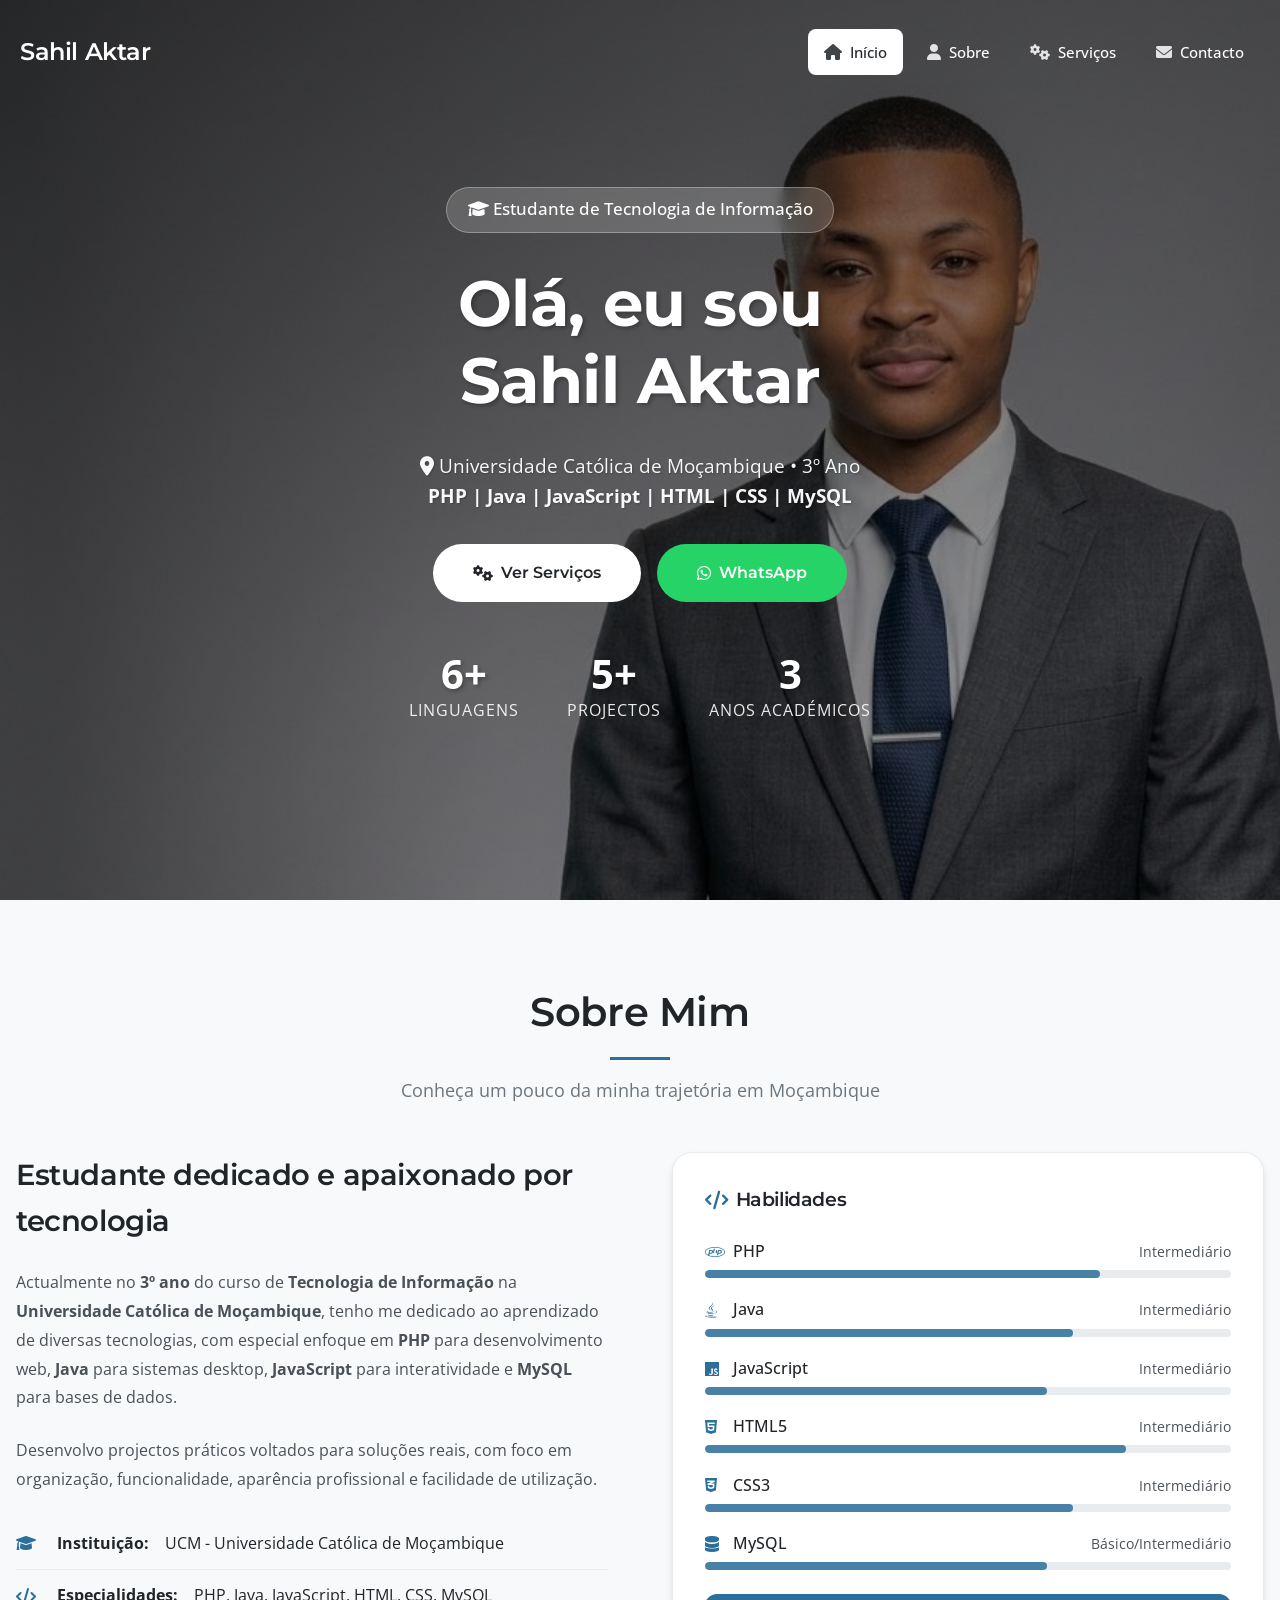
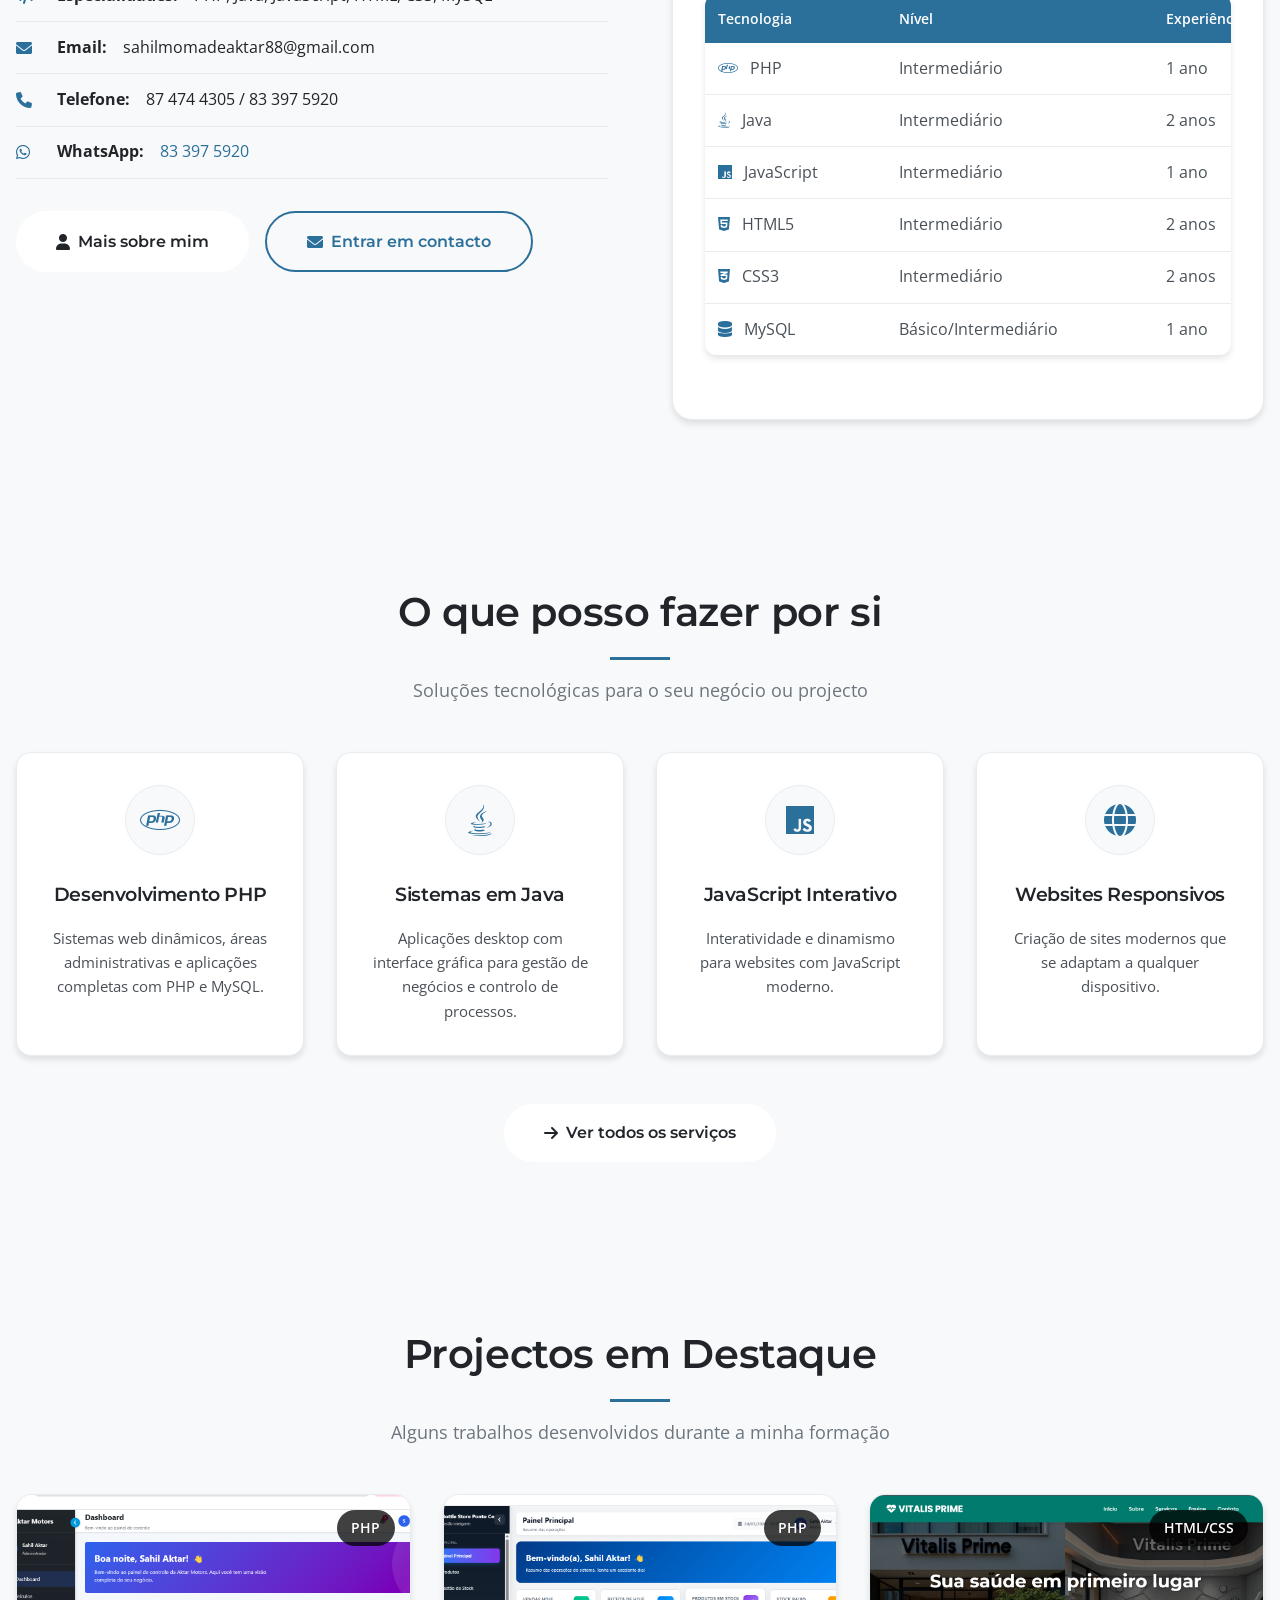
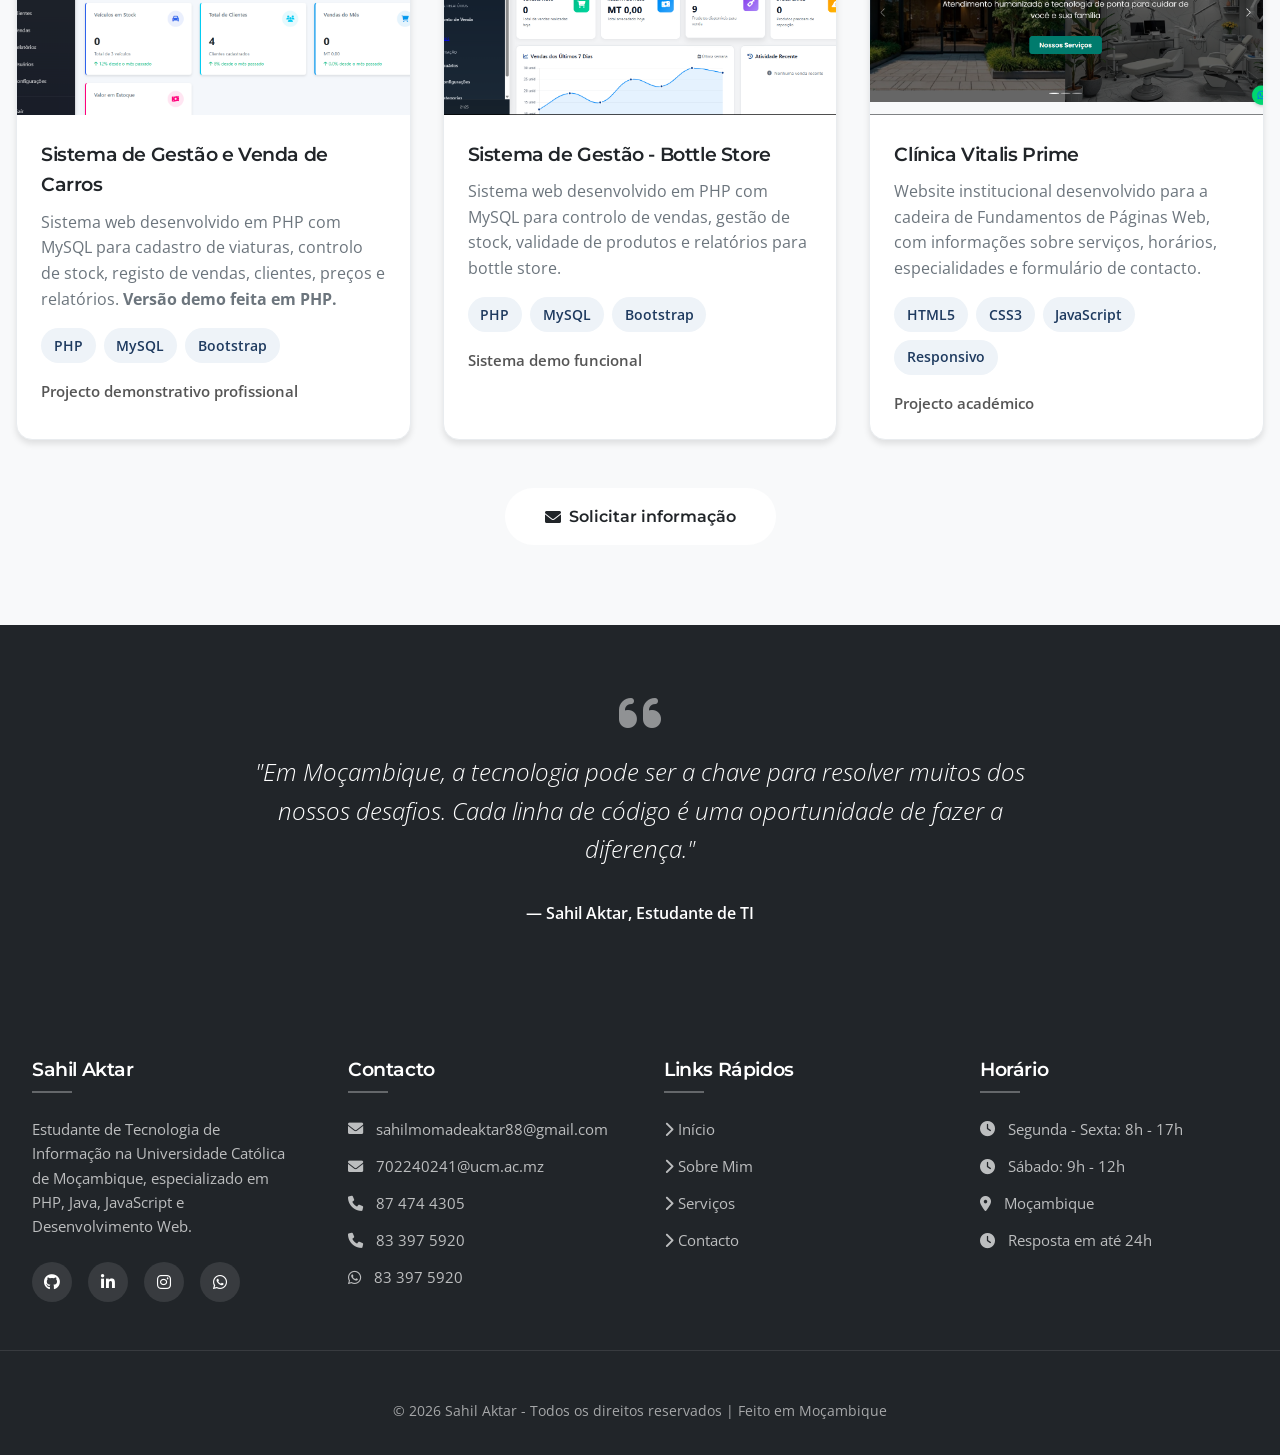
==== commit c3ad2c9a: "Update index.html" ====
--- a/index.html
+++ b/index.html
@@ -4,18 +4,18 @@
     <meta charset="UTF-8">
     <meta name="viewport" content="width=device-width, initial-scale=1.0">
     <title>Sahil Aktar | Estudante de Tecnologia em Moçambique</title>
-    
+
     <meta name="description" content="Site profissional de Sahil Aktar, estudante de Tecnologia de Informação na Universidade Católica de Moçambique. Desenvolvimento com PHP, Java, JavaScript, HTML, CSS e MySQL.">
     <meta name="keywords" content="Sahil Aktar, Programador Moçambique, PHP, Java, JavaScript, Desenvolvimento Web, UCM, Tecnologia">
     <meta name="author" content="Sahil Aktar">
-    
+
     <link rel="stylesheet" href="css/style.css">
     <link rel="stylesheet" href="css/index.css">
-    
+
     <link rel="stylesheet" href="https://cdnjs.cloudflare.com/ajax/libs/font-awesome/6.0.0/css/all.min.css">
-    
+
     <link href="https://fonts.googleapis.com/css2?family=Montserrat:wght@300;400;500;600;700&family=Open+Sans:wght@300;400;600&display=swap" rel="stylesheet">
-    
+
     <style>
         .card-img-container {
             position: relative;
@@ -24,7 +24,7 @@
             overflow: hidden;
             background-color: var(--cinza-claro);
         }
-        
+
         .card-img-container img {
             width: 100%;
             height: 100%;
@@ -32,13 +32,13 @@
             object-position: center;
             display: block;
         }
-        
+
         .grid-3 {
             display: grid;
             grid-template-columns: repeat(auto-fit, minmax(300px, 1fr));
             gap: 2rem;
         }
-        
+
         .card-badge {
             position: absolute;
             top: 15px;
@@ -50,14 +50,14 @@
             font-size: 0.85rem;
             font-weight: 600;
         }
-        
+
         .card-tags {
             display: flex;
             flex-wrap: wrap;
             gap: 0.5rem;
             margin-top: 1rem;
         }
-        
+
         .tag {
             background: #eef3f8;
             color: #1e3a5f;
@@ -66,24 +66,24 @@
             font-size: 0.85rem;
             font-weight: 600;
         }
-        
+
         .card-info-extra {
             margin-top: 1rem;
             font-size: 0.95rem;
             color: #555;
             font-weight: 600;
         }
-        
+
         @media (max-width: 768px) {
             .card-img-container {
                 height: 200px;
             }
-            
+
             .grid-3 {
                 grid-template-columns: 1fr;
             }
         }
-        
+
         @media (max-width: 480px) {
             .card-img-container {
                 height: 180px;
@@ -98,16 +98,16 @@
         <div class="logo">
             <h2>Sahil Aktar</h2>
         </div>
-        
-        <div class="menu-toggle" id="menuToggle">
+
+        <button class="menu-toggle" id="menuToggle" aria-label="Abrir menu" aria-expanded="false" aria-controls="menu" type="button">
             <i class="fas fa-bars"></i>
-        </div>
-        
+        </button>
+
         <ul class="menu" id="menu">
-            <li><a href="index.html" class="ativo"><i class="fas fa-home"></i> <span>Início</span></a></li>
-            <li><a href="sobre.html"><i class="fas fa-user"></i> <span>Sobre</span></a></li>
-            <li><a href="servicos.html"><i class="fas fa-cogs"></i> <span>Serviços</span></a></li>
-            <li><a href="contato.html"><i class="fas fa-envelope"></i> <span>Contacto</span></a></li>
+            <li><a href="index.html" class="ativo"><i class="fas fa-home"></i><span>Início</span></a></li>
+            <li><a href="sobre.html"><i class="fas fa-user"></i><span>Sobre</span></a></li>
+            <li><a href="servicos.html"><i class="fas fa-cogs"></i><span>Serviços</span></a></li>
+            <li><a href="contato.html"><i class="fas fa-envelope"></i><span>Contacto</span></a></li>
         </ul>
     </nav>
 </header>
@@ -117,22 +117,22 @@
         <img src="imagens/background-tech.png" alt="Background Tecnologia">
     </div>
     <div class="hero-overlay"></div>
-    
+
     <div class="hero-content">
         <span class="badge">
             <i class="fas fa-graduation-cap"></i> Estudante de Tecnologia de Informação
         </span>
-        
+
         <h1>
             Olá, eu sou<br>
             <strong>Sahil Aktar</strong>
         </h1>
-        
+
         <p>
             <i class="fas fa-map-marker-alt"></i> Universidade Católica de Moçambique • 3º Ano<br>
             <strong>PHP | Java | JavaScript | HTML | CSS | MySQL</strong>
         </p>
-        
+
         <div class="btn-container">
             <a href="servicos.html" class="btn btn-primary">
                 <i class="fas fa-cogs"></i> Ver Serviços
@@ -141,7 +141,7 @@
                 <i class="fab fa-whatsapp"></i> WhatsApp
             </a>
         </div>
-        
+
         <div class="hero-stats">
             <div class="stat-item">
                 <div class="stat-number">6+</div>
@@ -164,23 +164,23 @@
         <h2>Sobre Mim</h2>
         <p>Conheça um pouco da minha trajetória em Moçambique</p>
     </div>
-    
+
     <div class="sobre-grid">
         <div class="sobre-content">
             <h3>Estudante dedicado e apaixonado por tecnologia</h3>
             <p>
-                Actualmente no <strong>3º ano</strong> do curso de <strong>Tecnologia de Informação</strong> na 
-                <strong>Universidade Católica de Moçambique</strong>, tenho me dedicado ao aprendizado de 
-                diversas tecnologias, com especial enfoque em <strong>PHP</strong> para desenvolvimento web, 
-                <strong>Java</strong> para sistemas desktop, <strong>JavaScript</strong> para interatividade 
+                Actualmente no <strong>3º ano</strong> do curso de <strong>Tecnologia de Informação</strong> na
+                <strong>Universidade Católica de Moçambique</strong>, tenho me dedicado ao aprendizado de
+                diversas tecnologias, com especial enfoque em <strong>PHP</strong> para desenvolvimento web,
+                <strong>Java</strong> para sistemas desktop, <strong>JavaScript</strong> para interatividade
                 e <strong>MySQL</strong> para bases de dados.
             </p>
-            
+
             <p>
                 Desenvolvo projectos práticos voltados para soluções reais, com foco em organização,
                 funcionalidade, aparência profissional e facilidade de utilização.
             </p>
-            
+
             <ul class="info-list">
                 <li><i class="fas fa-graduation-cap"></i> <strong>Instituição:</strong> UCM - Universidade Católica de Moçambique</li>
                 <li><i class="fas fa-code"></i> <strong>Especialidades:</strong> PHP, Java, JavaScript, HTML, CSS, MySQL</li>
@@ -188,7 +188,7 @@
                 <li><i class="fas fa-phone"></i> <strong>Telefone:</strong> 87 474 4305 / 83 397 5920</li>
                 <li><i class="fab fa-whatsapp"></i> <strong>WhatsApp:</strong> <a href="https://wa.me/258833975920" style="color: var(--azul-profissional);">83 397 5920</a></li>
             </ul>
-            
+
             <div class="btn-group">
                 <a href="sobre.html" class="btn btn-primary">
                     <i class="fas fa-user"></i> Mais sobre mim
@@ -198,10 +198,10 @@
                 </a>
             </div>
         </div>
-        
+
         <div class="skills-card">
             <h3><i class="fas fa-code"></i> Habilidades</h3>
-            
+
             <div class="skills-detalhadas">
                 <div class="skill-item-detalhe">
                     <div class="skill-info">
@@ -212,7 +212,7 @@
                         <div class="skill-progresso" style="width: 75%;"></div>
                     </div>
                 </div>
-                
+
                 <div class="skill-item-detalhe">
                     <div class="skill-info">
                         <span class="skill-nome"><i class="fab fa-java"></i> Java</span>
@@ -222,7 +222,7 @@
                         <div class="skill-progresso" style="width: 70%;"></div>
                     </div>
                 </div>
-                
+
                 <div class="skill-item-detalhe">
                     <div class="skill-info">
                         <span class="skill-nome"><i class="fab fa-js"></i> JavaScript</span>
@@ -232,7 +232,7 @@
                         <div class="skill-progresso" style="width: 65%;"></div>
                     </div>
                 </div>
-                
+
                 <div class="skill-item-detalhe">
                     <div class="skill-info">
                         <span class="skill-nome"><i class="fab fa-html5"></i> HTML5</span>
@@ -242,7 +242,7 @@
                         <div class="skill-progresso" style="width: 80%;"></div>
                     </div>
                 </div>
-                
+
                 <div class="skill-item-detalhe">
                     <div class="skill-info">
                         <span class="skill-nome"><i class="fab fa-css3-alt"></i> CSS3</span>
@@ -252,7 +252,7 @@
                         <div class="skill-progresso" style="width: 70%;"></div>
                     </div>
                 </div>
-                
+
                 <div class="skill-item-detalhe">
                     <div class="skill-info">
                         <span class="skill-nome"><i class="fas fa-database"></i> MySQL</span>
@@ -263,7 +263,7 @@
                     </div>
                 </div>
             </div>
-            
+
             <div class="table-container" style="margin-top: 1.5rem;">
                 <table class="tabela-resumo">
                     <thead>
@@ -317,7 +317,7 @@
             <h2>O que posso fazer por si</h2>
             <p>Soluções tecnológicas para o seu negócio ou projecto</p>
         </div>
-        
+
         <div class="servicos-grid-home">
             <div class="servico-card-home">
                 <div class="servico-icon">
@@ -326,7 +326,7 @@
                 <h3>Desenvolvimento PHP</h3>
                 <p>Sistemas web dinâmicos, áreas administrativas e aplicações completas com PHP e MySQL.</p>
             </div>
-            
+
             <div class="servico-card-home">
                 <div class="servico-icon">
                     <i class="fab fa-java"></i>
@@ -334,7 +334,7 @@
                 <h3>Sistemas em Java</h3>
                 <p>Aplicações desktop com interface gráfica para gestão de negócios e controlo de processos.</p>
             </div>
-            
+
             <div class="servico-card-home">
                 <div class="servico-icon">
                     <i class="fab fa-js"></i>
@@ -342,7 +342,7 @@
                 <h3>JavaScript Interativo</h3>
                 <p>Interatividade e dinamismo para websites com JavaScript moderno.</p>
             </div>
-            
+
             <div class="servico-card-home">
                 <div class="servico-icon">
                     <i class="fas fa-globe"></i>
@@ -351,7 +351,7 @@
                 <p>Criação de sites modernos que se adaptam a qualquer dispositivo.</p>
             </div>
         </div>
-        
+
         <div style="text-align: center; margin-top: 2rem;">
             <a href="servicos.html" class="btn btn-primary">
                 <i class="fas fa-arrow-right"></i> Ver todos os serviços
@@ -366,7 +366,7 @@
             <h2>Projectos em Destaque</h2>
             <p>Alguns trabalhos desenvolvidos durante a minha formação</p>
         </div>
-        
+
         <div class="grid-3">
             <div class="card">
                 <div class="card-img-container">
@@ -389,7 +389,7 @@
                     </div>
                 </div>
             </div>
-            
+
             <div class="card">
                 <div class="card-img-container">
                     <img src="imagens/projeto-bottlestore.jpg" alt="Sistema de Gestão para Bottle Store em PHP">
@@ -411,7 +411,7 @@
                     </div>
                 </div>
             </div>
-            
+
             <div class="card">
                 <div class="card-img-container">
                     <img src="imagens/projeto-clinica.png" alt="Website Clínica Vitalis Prime">
@@ -435,7 +435,7 @@
                 </div>
             </div>
         </div>
-        
+
         <div style="text-align: center; margin-top: 3rem;">
             <a href="contato.html" class="btn btn-primary">
                 <i class="fas fa-envelope"></i> Solicitar informação
@@ -448,7 +448,7 @@
     <div class="container" style="max-width: 800px;">
         <i class="fas fa-quote-left" style="font-size: 3rem; opacity: 0.5; margin-bottom: 1rem;"></i>
         <p style="font-size: 1.5rem; font-weight: 300; line-height: 1.6; font-style: italic;">
-            "Em Moçambique, a tecnologia pode ser a chave para resolver muitos dos nossos desafios. 
+            "Em Moçambique, a tecnologia pode ser a chave para resolver muitos dos nossos desafios.
             Cada linha de código é uma oportunidade de fazer a diferença."
         </p>
         <p style="margin-top: 2rem; font-weight: 600;">— Sahil Aktar, Estudante de TI</p>
@@ -467,7 +467,7 @@
                 <a href="https://wa.me/258833975920" target="_blank" title="WhatsApp"><i class="fab fa-whatsapp"></i></a>
             </div>
         </div>
-        
+
         <div class="footer-col">
             <h4>Contacto</h4>
             <p><i class="fas fa-envelope"></i> sahilmomadeaktar88@gmail.com</p>
@@ -476,7 +476,7 @@
             <p><i class="fas fa-phone"></i> 83 397 5920</p>
             <p><i class="fab fa-whatsapp"></i> <a href="https://wa.me/258833975920" style="color: rgba(255,255,255,0.7);">83 397 5920</a></p>
         </div>
-        
+
         <div class="footer-col">
             <h4>Links Rápidos</h4>
             <p><a href="index.html"><i class="fas fa-chevron-right"></i> Início</a></p>
@@ -484,7 +484,7 @@
             <p><a href="servicos.html"><i class="fas fa-chevron-right"></i> Serviços</a></p>
             <p><a href="contato.html"><i class="fas fa-chevron-right"></i> Contacto</a></p>
         </div>
-        
+
         <div class="footer-col">
             <h4>Horário</h4>
             <p><i class="fas fa-clock"></i> Segunda - Sexta: 8h - 17h</p>
@@ -493,35 +493,12 @@
             <p><i class="fas fa-clock"></i> Resposta em até 24h</p>
         </div>
     </div>
-    
+
     <div class="copyright">
         <p>© 2026 Sahil Aktar - Todos os direitos reservados | Feito em Moçambique com <i class="fas fa-heart" style="color: #ff6b6b;"></i> para a tecnologia</p>
     </div>
 </footer>
 
-<script>
-document.addEventListener('DOMContentLoaded', function() {
-    const menuToggle = document.getElementById('menuToggle');
-    const menu = document.getElementById('menu');
-    
-    if (menuToggle) {
-        menuToggle.addEventListener('click', function() {
-            menu.classList.toggle('active');
-            this.classList.toggle('active');
-        });
-    }
-    
-    const header = document.getElementById('header');
-    window.addEventListener('scroll', function() {
-        if (window.scrollY > 50) {
-            header.classList.add('scrolled');
-        } else {
-            header.classList.remove('scrolled');
-        }
-    });
-});
-</script>
-
 <script src="js/main.js"></script>
 </body>
-</html>+</html>
--- a/css/style.css
+++ b/css/style.css
@@ -2226,4 +2226,491 @@
     .certificado-imagem {
         height: 200px;
     }
-}+}
+/* =========================================
+   CORREÇÕES GERAIS DE RESPONSIVIDADE
+========================================= */
+html,
+body {
+    overflow-x: hidden;
+    width: 100%;
+}
+
+body.menu-open {
+    overflow: hidden;
+}
+
+*,
+*::before,
+*::after {
+    box-sizing: border-box;
+}
+
+img,
+video,
+iframe {
+    max-width: 100%;
+    height: auto;
+}
+
+.container,
+.menu-principal,
+.footer-grid,
+.servicos-grid-section,
+.processos-section,
+.tabela-precos,
+.faq-section,
+.contato-container {
+    width: min(100%, 1300px);
+}
+
+main,
+section,
+header,
+footer {
+    width: 100%;
+}
+
+.hero-full {
+    min-height: 100svh;
+    padding-top: 90px;
+}
+
+.hero-content,
+.servicos-header,
+.contato-container,
+.sobre-wrapper {
+    width: 100%;
+}
+
+.hero-content,
+.section-title,
+.section-titulo,
+.servicos-header,
+.contato-container > p {
+    word-wrap: break-word;
+    overflow-wrap: break-word;
+}
+
+.card,
+.servico-card,
+.servico-card-home,
+.skills-card,
+.projeto-card,
+.certificado-card,
+.info-contato,
+.formulario-contato,
+.perfil-card,
+.frase-impacto,
+.abas-container,
+.cta-section,
+.faq-item,
+.processo-item {
+    min-width: 0;
+}
+
+.card-content,
+.servico-descricao,
+.projeto-card p,
+.certificado-info p,
+.faq-resposta,
+.info-item p,
+.sobre-texto p {
+    overflow-wrap: break-word;
+    word-break: break-word;
+}
+
+.table-container,
+.tabela-container {
+    -webkit-overflow-scrolling: touch;
+}
+
+/* =========================================
+   HEADER / NAVBAR MELHORADO
+========================================= */
+header {
+    background: transparent;
+}
+
+.menu-principal {
+    position: relative;
+    min-height: 72px;
+    padding: 0.8rem 1.25rem;
+    gap: 1rem;
+}
+
+.logo {
+    flex: 1;
+    min-width: 0;
+}
+
+.logo h2 {
+    white-space: nowrap;
+    overflow: hidden;
+    text-overflow: ellipsis;
+}
+
+.menu-toggle {
+    display: none;
+    align-items: center;
+    justify-content: center;
+    width: 46px;
+    height: 46px;
+    border: none;
+    border-radius: 10px;
+    background: transparent;
+    color: var(--branco);
+    cursor: pointer;
+    z-index: 1102;
+    flex-shrink: 0;
+}
+
+.menu-toggle:focus-visible,
+.menu a:focus-visible,
+.btn:focus-visible,
+.cta-btn:focus-visible,
+.servico-btn:focus-visible {
+    outline: 3px solid rgba(43, 111, 155, 0.35);
+    outline-offset: 3px;
+}
+
+header.scrolled .menu-toggle {
+    color: var(--preto-suave);
+}
+
+.menu {
+    min-width: 0;
+}
+
+.menu li {
+    list-style: none;
+}
+
+/* =========================================
+   TABLETS
+========================================= */
+@media (max-width: 1024px) {
+    .menu-principal,
+    .servicos-grid-section,
+    .processos-section,
+    .tabela-precos,
+    .faq-section,
+    .contato-container,
+    .footer-grid {
+        padding-left: 1.25rem;
+        padding-right: 1.25rem;
+    }
+
+    .sobre-grid,
+    .perfil-grid,
+    .contato-grid,
+    .skills-grid,
+    .projetos-grid {
+        grid-template-columns: 1fr;
+    }
+
+    .certificados-grid {
+        grid-template-columns: repeat(2, minmax(0, 1fr));
+    }
+
+    .skills-cards-mini {
+        grid-template-columns: repeat(2, minmax(0, 1fr));
+    }
+
+    .servicos-grid {
+        grid-template-columns: repeat(auto-fit, minmax(280px, 1fr));
+    }
+
+    .faq-grid {
+        grid-template-columns: 1fr;
+    }
+
+    .perfil-imagem {
+        width: 170px;
+        height: 170px;
+    }
+
+    .hero-stats {
+        gap: 1.5rem;
+    }
+}
+
+/* =========================================
+   MOBILE
+========================================= */
+@media (max-width: 768px) {
+    html {
+        font-size: 15px;
+    }
+
+    section {
+        padding: 3.5rem 1rem;
+    }
+
+    .menu-toggle {
+        display: inline-flex;
+    }
+
+    .menu-principal {
+        align-items: center;
+    }
+
+    .menu {
+        position: absolute;
+        top: calc(100% + 0.5rem);
+        left: 1rem;
+        right: 1rem;
+        display: flex;
+        flex-direction: column;
+        align-items: stretch;
+        gap: 0.35rem;
+        padding: 0.9rem;
+        margin: 0;
+        list-style: none;
+        background: rgba(255, 255, 255, 0.98);
+        border: 1px solid rgba(0, 0, 0, 0.06);
+        border-radius: 16px;
+        box-shadow: 0 20px 40px rgba(0, 0, 0, 0.16);
+        opacity: 0;
+        visibility: hidden;
+        pointer-events: none;
+        transform: translateY(-12px);
+        transition: opacity 0.25s ease, transform 0.25s ease, visibility 0.25s ease;
+        z-index: 1101;
+        max-height: calc(100vh - 110px);
+        overflow-y: auto;
+        flex-wrap: nowrap;
+    }
+
+    .menu.active {
+        opacity: 1;
+        visibility: visible;
+        pointer-events: auto;
+        transform: translateY(0);
+    }
+
+    .menu a {
+        width: 100%;
+        justify-content: flex-start;
+        color: var(--preto-suave);
+        padding: 0.95rem 1rem;
+        border-radius: 12px;
+        font-size: 0.96rem;
+        background: transparent;
+    }
+
+    .menu a:hover,
+    .menu a:active {
+        background: var(--cinza-claro);
+        transform: none;
+    }
+
+    .menu a.ativo {
+        background: var(--azul-profissional);
+        color: var(--branco);
+    }
+
+    .hero-full {
+        min-height: 100svh;
+        padding-top: 82px;
+    }
+
+    .hero-content {
+        padding: 1rem;
+    }
+
+    .hero-content h1 {
+        font-size: clamp(1.9rem, 7vw, 2.8rem);
+        line-height: 1.18;
+    }
+
+    .hero-content p {
+        font-size: 1rem;
+        margin: 1.2rem auto 1.7rem;
+    }
+
+    .hero-stats {
+        gap: 1rem;
+        margin-top: 2rem;
+    }
+
+    .hero-stats .stat-item {
+        min-width: 120px;
+    }
+
+    .hero-stats .stat-number {
+        font-size: 1.8rem;
+    }
+
+    .hero-stats .stat-label {
+        font-size: 0.8rem;
+    }
+
+    .badge {
+        margin-bottom: 1.25rem;
+    }
+
+    .btn-container,
+    .btn-group {
+        flex-direction: column;
+        align-items: stretch;
+    }
+
+    .btn,
+    .btn-group .btn,
+    .cta-btn,
+    .servico-btn {
+        width: 100%;
+        max-width: 100%;
+    }
+
+    .grid-3,
+    .servicos-grid-home,
+    .servicos-grid,
+    .faq-grid,
+    .certificados-grid,
+    .skills-cards-mini,
+    .footer-grid {
+        grid-template-columns: 1fr;
+    }
+
+    .card-img-container,
+    .certificado-imagem {
+        height: 200px;
+    }
+
+    .skills-card,
+    .servico-card-home,
+    .servico-card,
+    .perfil-card,
+    .frase-impacto,
+    .abas-content,
+    .info-contato,
+    .formulario-contato,
+    .mapa-container,
+    .horario-card,
+    .cta-section {
+        padding: 1.25rem;
+    }
+
+    .abas-header {
+        flex-direction: column;
+    }
+
+    .aba-btn {
+        width: 100%;
+        justify-content: center;
+    }
+
+    .servicos-header {
+        margin: 6rem auto 2.5rem;
+        padding: 1rem;
+    }
+
+    .servicos-header h1,
+    .servicos-header h2,
+    .contato-container > h2,
+    .section-title h2,
+    .section-titulo h2,
+    .section-titulo h3 {
+        font-size: clamp(1.5rem, 6vw, 2rem);
+    }
+
+    .contato-container {
+        margin: 6rem auto 2rem;
+        padding: 0 1rem;
+    }
+
+    .contato-container > p {
+        margin-bottom: 2rem;
+        font-size: 1rem;
+    }
+
+    .mapa {
+        min-height: 280px;
+    }
+
+    .horario-item {
+        flex-direction: column;
+        align-items: flex-start;
+    }
+
+    .footer-grid {
+        text-align: center;
+    }
+
+    .footer-col h4::after {
+        left: 50%;
+        transform: translateX(-50%);
+    }
+
+    .footer-col p,
+    .social-footer {
+        justify-content: center;
+    }
+}
+
+/* =========================================
+   ECRÃS PEQUENOS
+========================================= */
+@media (max-width: 480px) {
+    .menu-principal {
+        padding: 0.75rem 1rem;
+        min-height: 68px;
+    }
+
+    .logo h2 {
+        font-size: 1.1rem;
+    }
+
+    .menu {
+        left: 0.75rem;
+        right: 0.75rem;
+        top: calc(100% + 0.4rem);
+        padding: 0.75rem;
+    }
+
+    .hero-content h1 {
+        font-size: 1.7rem;
+    }
+
+    .hero-stats {
+        flex-direction: column;
+        align-items: center;
+    }
+
+    .perfil-imagem {
+        width: 140px;
+        height: 140px;
+    }
+
+    .card-img-container,
+    .certificado-imagem {
+        height: 180px;
+    }
+
+    .table-container,
+    .tabela-container {
+        border-radius: 10px;
+    }
+
+    th,
+    td {
+        padding: 0.75rem;
+        font-size: 0.92rem;
+    }
+
+    .modal-certificado {
+        padding: 10px;
+    }
+
+    .modal-content {
+        width: 100%;
+        max-height: 96vh;
+        border-radius: 14px;
+    }
+
+    .modal-legenda {
+        padding: 0.9rem 1rem 1rem;
+    }
+}
